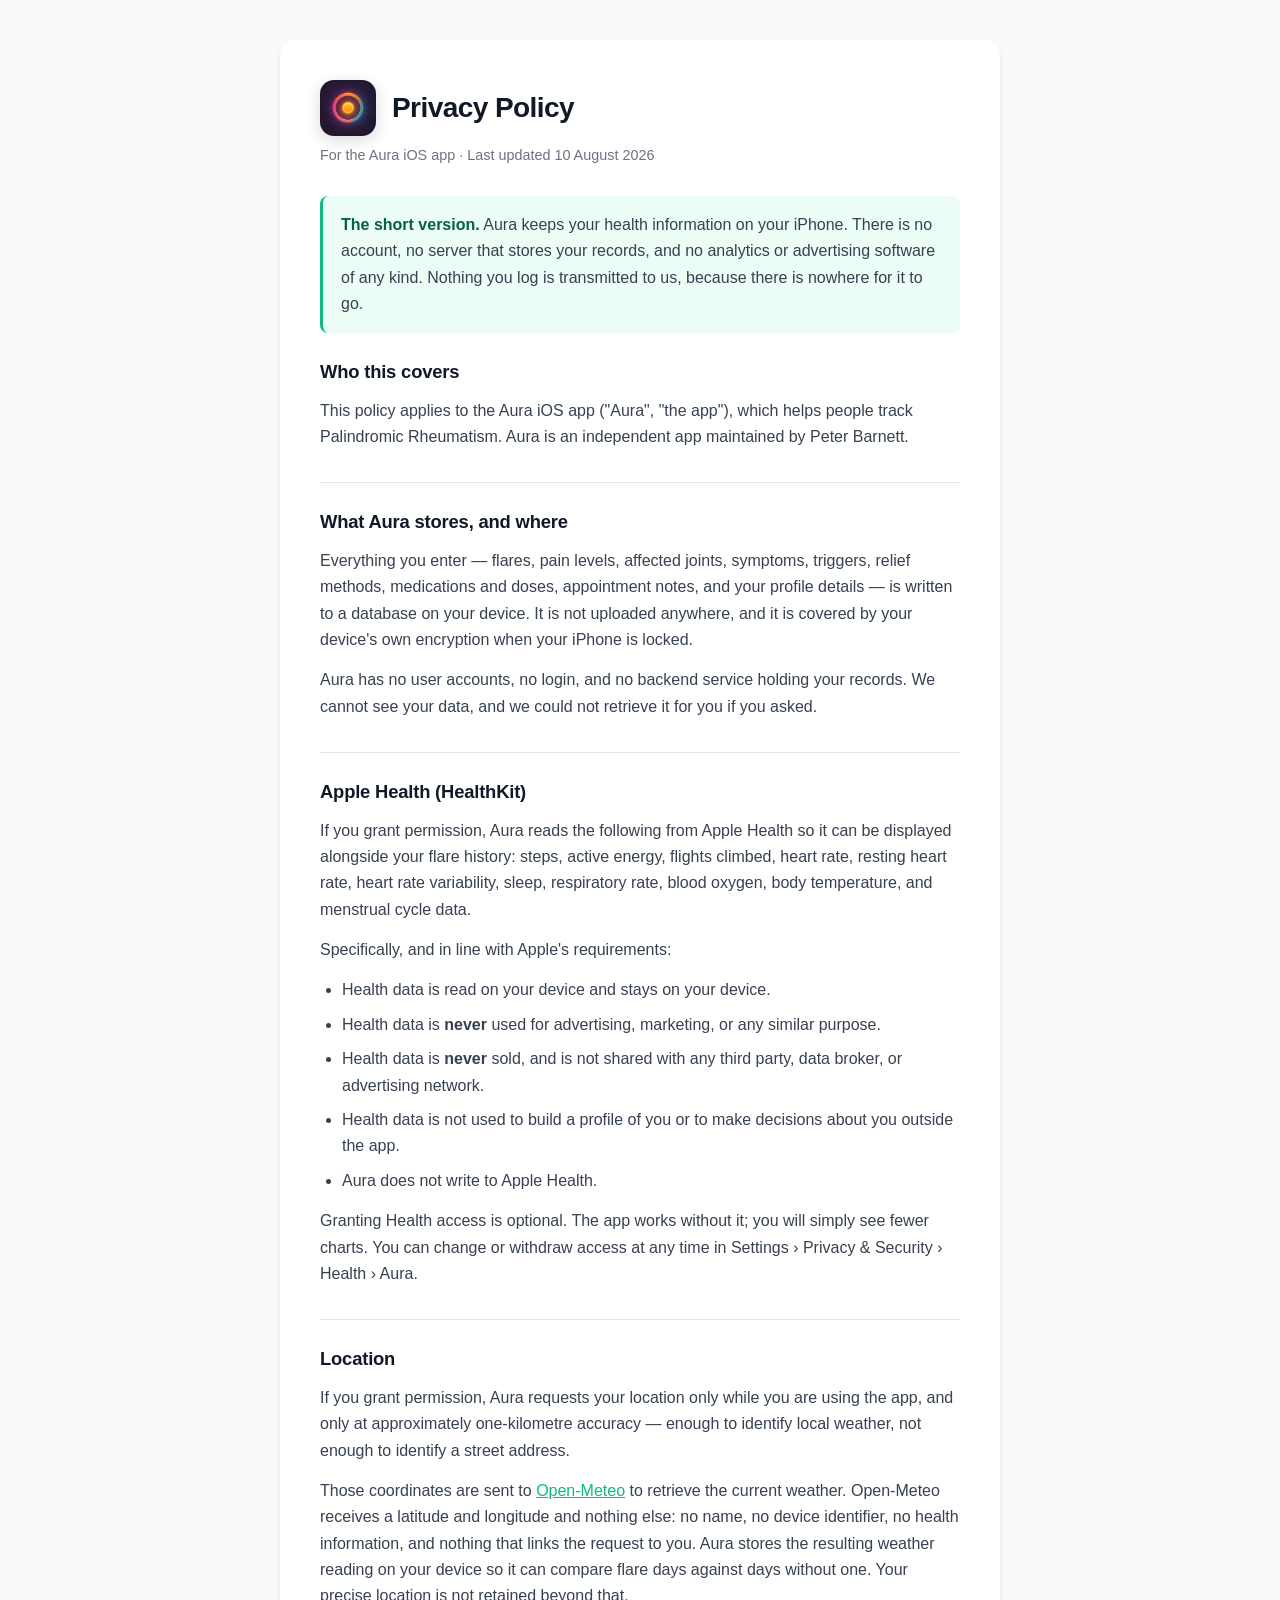
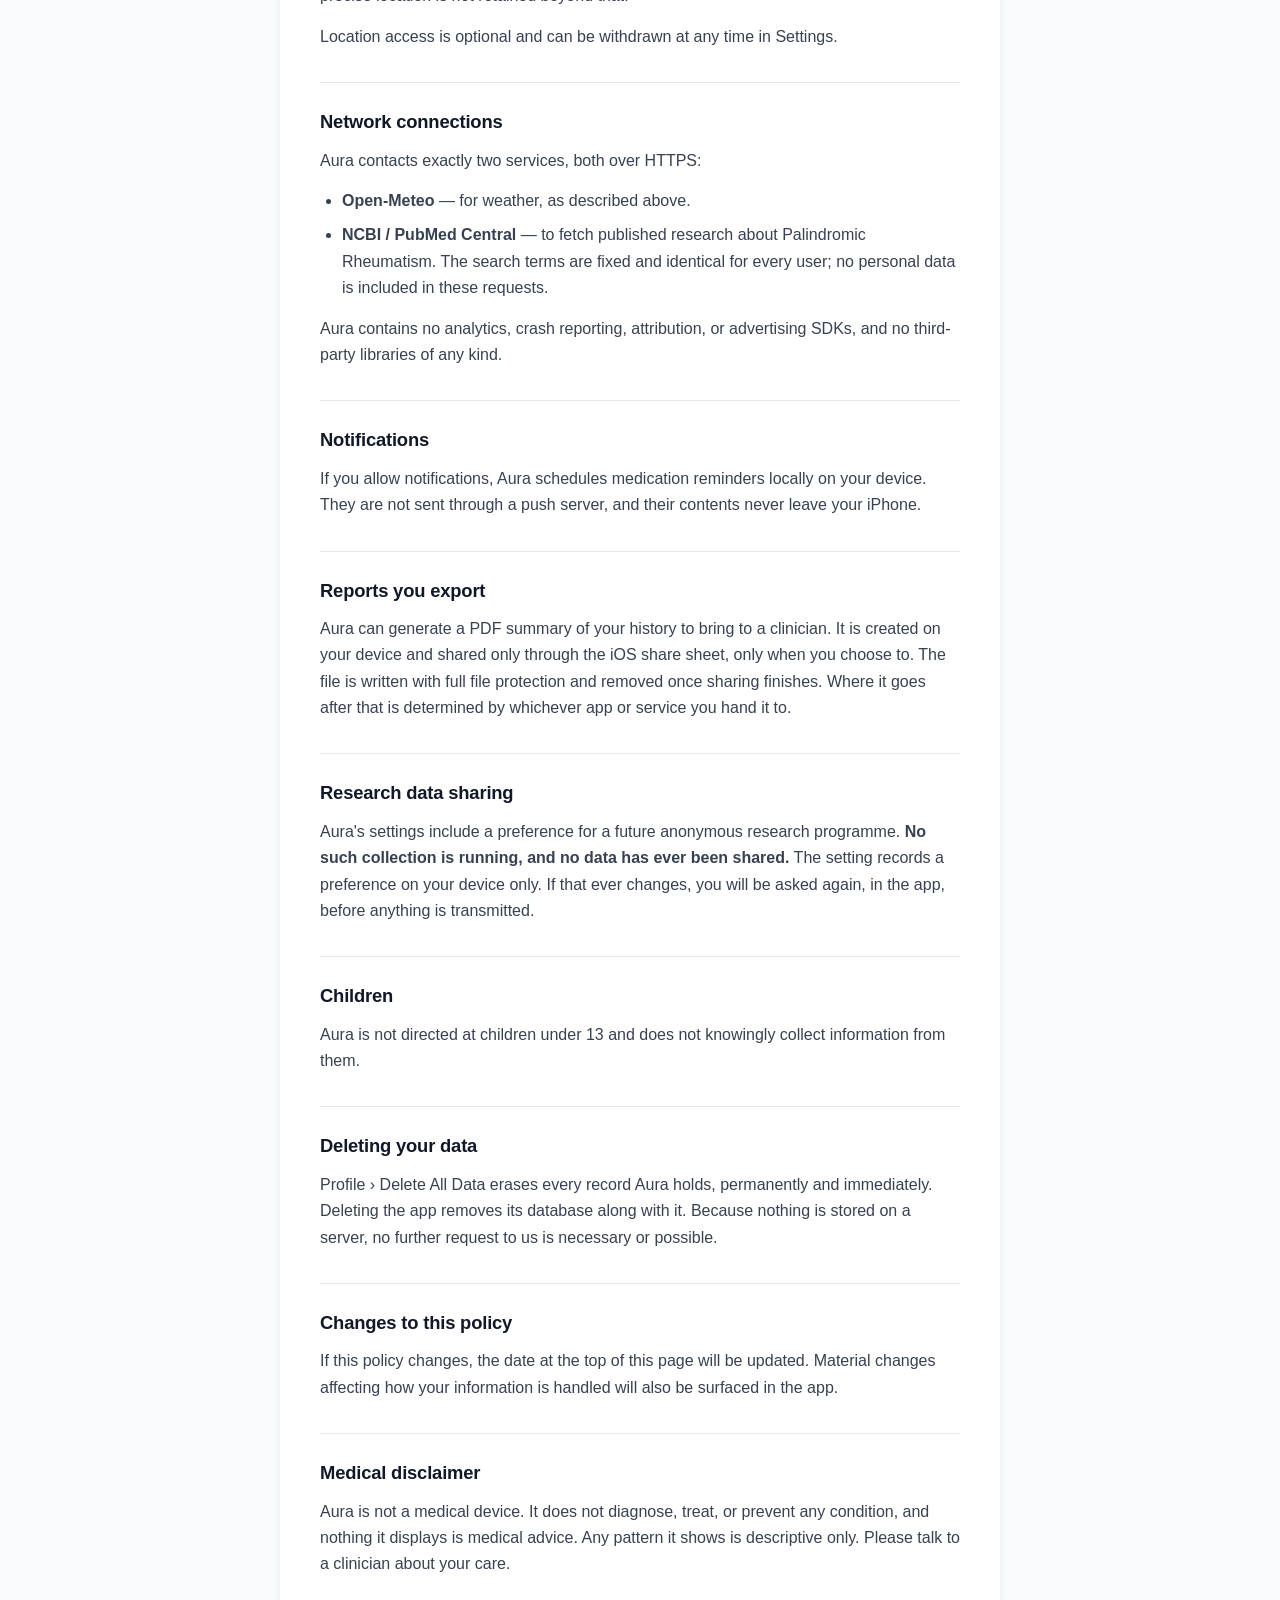
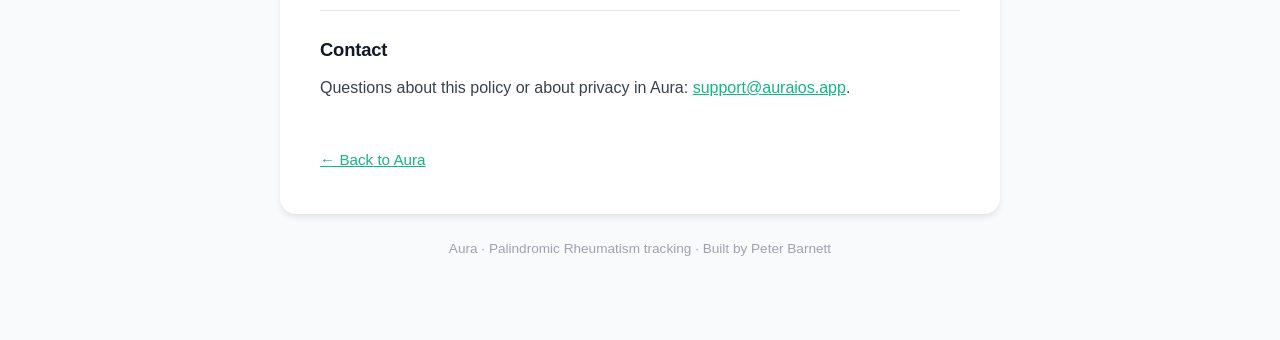
==== privacy.html @ 7333b035 "Add a privacy policy page and link it canonically App Review rejected build 1.0 under 5.1.1: a Healt" ====
<!DOCTYPE html>
<html lang="en">
<head>
    <meta charset="UTF-8">
    <meta name="viewport" content="width=device-width, initial-scale=1.0">
    <meta name="description" content="Privacy Policy for Aura, a Palindromic Rheumatism tracking app for iOS. All health data stays on your device.">
    <meta name="author" content="Peter Barnett">
    <title>Privacy Policy — Aura</title>

    <link rel="icon" type="image/png" href="assets/app-icon.png">

    <meta property="og:type" content="website">
    <meta property="og:url" content="https://peterbarnett03.github.io/aura/privacy.html">
    <meta property="og:title" content="Privacy Policy — Aura">
    <meta property="og:description" content="Aura stores your health data on your device. No account, no backend, no tracking.">

    <style>
        * { margin: 0; padding: 0; box-sizing: border-box; }

        body {
            font-family: -apple-system, BlinkMacSystemFont, 'Segoe UI', Roboto, Oxygen, Ubuntu, Cantarell, sans-serif;
            line-height: 1.65;
            color: #374151;
            background: #f9fafb;
            -webkit-font-smoothing: antialiased;
        }

        .wrap { max-width: 760px; margin: 0 auto; padding: 40px 20px 80px; }

        .card {
            background: #fff;
            border-radius: 16px;
            padding: 40px;
            box-shadow: 0 4px 6px -1px rgba(0, 0, 0, 0.1);
        }

        header { display: flex; align-items: center; gap: 16px; margin-bottom: 8px; }

        .logo {
            width: 56px; height: 56px; border-radius: 14px; overflow: hidden; flex: none;
            box-shadow: 0 4px 16px rgba(0, 0, 0, 0.15);
        }
        .logo img { width: 100%; height: 100%; object-fit: cover; display: block; }

        h1 { font-size: 1.75rem; color: #111827; letter-spacing: -0.02em; }
        .updated { color: #6b7280; font-size: 0.9rem; margin-bottom: 28px; }

        h2 {
            font-size: 1.15rem; color: #111827; margin: 32px 0 10px;
            padding-top: 24px; border-top: 1px solid #e5e7eb; letter-spacing: -0.01em;
        }
        h2:first-of-type { border-top: none; padding-top: 0; margin-top: 24px; }

        p { margin-bottom: 14px; }
        ul { margin: 0 0 14px 22px; }
        li { margin-bottom: 8px; }

        .callout {
            background: #ecfdf5;
            border-left: 3px solid #10B981;
            padding: 16px 18px;
            border-radius: 8px;
            margin: 20px 0;
        }
        .callout strong { color: #065f46; }

        a { color: #10B981; }

        .back { display: inline-block; margin-top: 32px; font-size: 0.95rem; }

        footer { margin-top: 24px; text-align: center; color: #9ca3af; font-size: 0.85rem; }

        @media (max-width: 600px) {
            .card { padding: 28px 22px; }
            h1 { font-size: 1.45rem; }
        }
    </style>
</head>
<body>
    <div class="wrap">
        <div class="card">
            <header>
                <div class="logo"><img src="assets/app-icon.png" alt="Aura app icon"></div>
                <h1>Privacy Policy</h1>
            </header>
            <p class="updated">For the Aura iOS app &middot; Last updated 10 August 2026</p>

            <div class="callout">
                <strong>The short version.</strong> Aura keeps your health information on your
                iPhone. There is no account, no server that stores your records, and no
                analytics or advertising software of any kind. Nothing you log is transmitted
                to us, because there is nowhere for it to go.
            </div>

            <h2>Who this covers</h2>
            <p>
                This policy applies to the Aura iOS app ("Aura", "the app"), which helps people
                track Palindromic Rheumatism. Aura is an independent app maintained by
                Peter Barnett.
            </p>

            <h2>What Aura stores, and where</h2>
            <p>
                Everything you enter — flares, pain levels, affected joints, symptoms, triggers,
                relief methods, medications and doses, appointment notes, and your profile
                details — is written to a database on your device. It is not uploaded anywhere,
                and it is covered by your device's own encryption when your iPhone is locked.
            </p>
            <p>
                Aura has no user accounts, no login, and no backend service holding your records.
                We cannot see your data, and we could not retrieve it for you if you asked.
            </p>

            <h2>Apple Health (HealthKit)</h2>
            <p>
                If you grant permission, Aura reads the following from Apple Health so it can be
                displayed alongside your flare history: steps, active energy, flights climbed,
                heart rate, resting heart rate, heart rate variability, sleep, respiratory rate,
                blood oxygen, body temperature, and menstrual cycle data.
            </p>
            <p>Specifically, and in line with Apple's requirements:</p>
            <ul>
                <li>Health data is read on your device and stays on your device.</li>
                <li>Health data is <strong>never</strong> used for advertising, marketing, or any
                    similar purpose.</li>
                <li>Health data is <strong>never</strong> sold, and is not shared with any third
                    party, data broker, or advertising network.</li>
                <li>Health data is not used to build a profile of you or to make decisions about
                    you outside the app.</li>
                <li>Aura does not write to Apple Health.</li>
            </ul>
            <p>
                Granting Health access is optional. The app works without it; you will simply see
                fewer charts. You can change or withdraw access at any time in
                Settings &rsaquo; Privacy &amp; Security &rsaquo; Health &rsaquo; Aura.
            </p>

            <h2>Location</h2>
            <p>
                If you grant permission, Aura requests your location only while you are using the
                app, and only at approximately one-kilometre accuracy — enough to identify local
                weather, not enough to identify a street address.
            </p>
            <p>
                Those coordinates are sent to <a href="https://open-meteo.com/">Open-Meteo</a> to
                retrieve the current weather. Open-Meteo receives a latitude and longitude and
                nothing else: no name, no device identifier, no health information, and nothing
                that links the request to you. Aura stores the resulting weather reading on your
                device so it can compare flare days against days without one. Your precise
                location is not retained beyond that.
            </p>
            <p>Location access is optional and can be withdrawn at any time in Settings.</p>

            <h2>Network connections</h2>
            <p>Aura contacts exactly two services, both over HTTPS:</p>
            <ul>
                <li><strong>Open-Meteo</strong> — for weather, as described above.</li>
                <li><strong>NCBI / PubMed Central</strong> — to fetch published research about
                    Palindromic Rheumatism. The search terms are fixed and identical for every
                    user; no personal data is included in these requests.</li>
            </ul>
            <p>
                Aura contains no analytics, crash reporting, attribution, or advertising SDKs, and
                no third-party libraries of any kind.
            </p>

            <h2>Notifications</h2>
            <p>
                If you allow notifications, Aura schedules medication reminders locally on your
                device. They are not sent through a push server, and their contents never leave
                your iPhone.
            </p>

            <h2>Reports you export</h2>
            <p>
                Aura can generate a PDF summary of your history to bring to a clinician. It is
                created on your device and shared only through the iOS share sheet, only when you
                choose to. The file is written with full file protection and removed once sharing
                finishes. Where it goes after that is determined by whichever app or service you
                hand it to.
            </p>

            <h2>Research data sharing</h2>
            <p>
                Aura's settings include a preference for a future anonymous research programme.
                <strong>No such collection is running, and no data has ever been shared.</strong>
                The setting records a preference on your device only. If that ever changes, you
                will be asked again, in the app, before anything is transmitted.
            </p>

            <h2>Children</h2>
            <p>
                Aura is not directed at children under 13 and does not knowingly collect
                information from them.
            </p>

            <h2>Deleting your data</h2>
            <p>
                Profile &rsaquo; Delete All Data erases every record Aura holds, permanently and
                immediately. Deleting the app removes its database along with it. Because nothing
                is stored on a server, no further request to us is necessary or possible.
            </p>

            <h2>Changes to this policy</h2>
            <p>
                If this policy changes, the date at the top of this page will be updated. Material
                changes affecting how your information is handled will also be surfaced in the app.
            </p>

            <h2>Medical disclaimer</h2>
            <p>
                Aura is not a medical device. It does not diagnose, treat, or prevent any
                condition, and nothing it displays is medical advice. Any pattern it shows is
                descriptive only. Please talk to a clinician about your care.
            </p>

            <h2>Contact</h2>
            <p>
                Questions about this policy or about privacy in Aura:
                <a href="mailto:support@auraios.app">support@auraios.app</a>.
            </p>

            <a class="back" href="./">&larr; Back to Aura</a>
        </div>
        <footer>Aura &middot; Palindromic Rheumatism tracking &middot; Built by Peter Barnett</footer>
    </div>
</body>
</html>
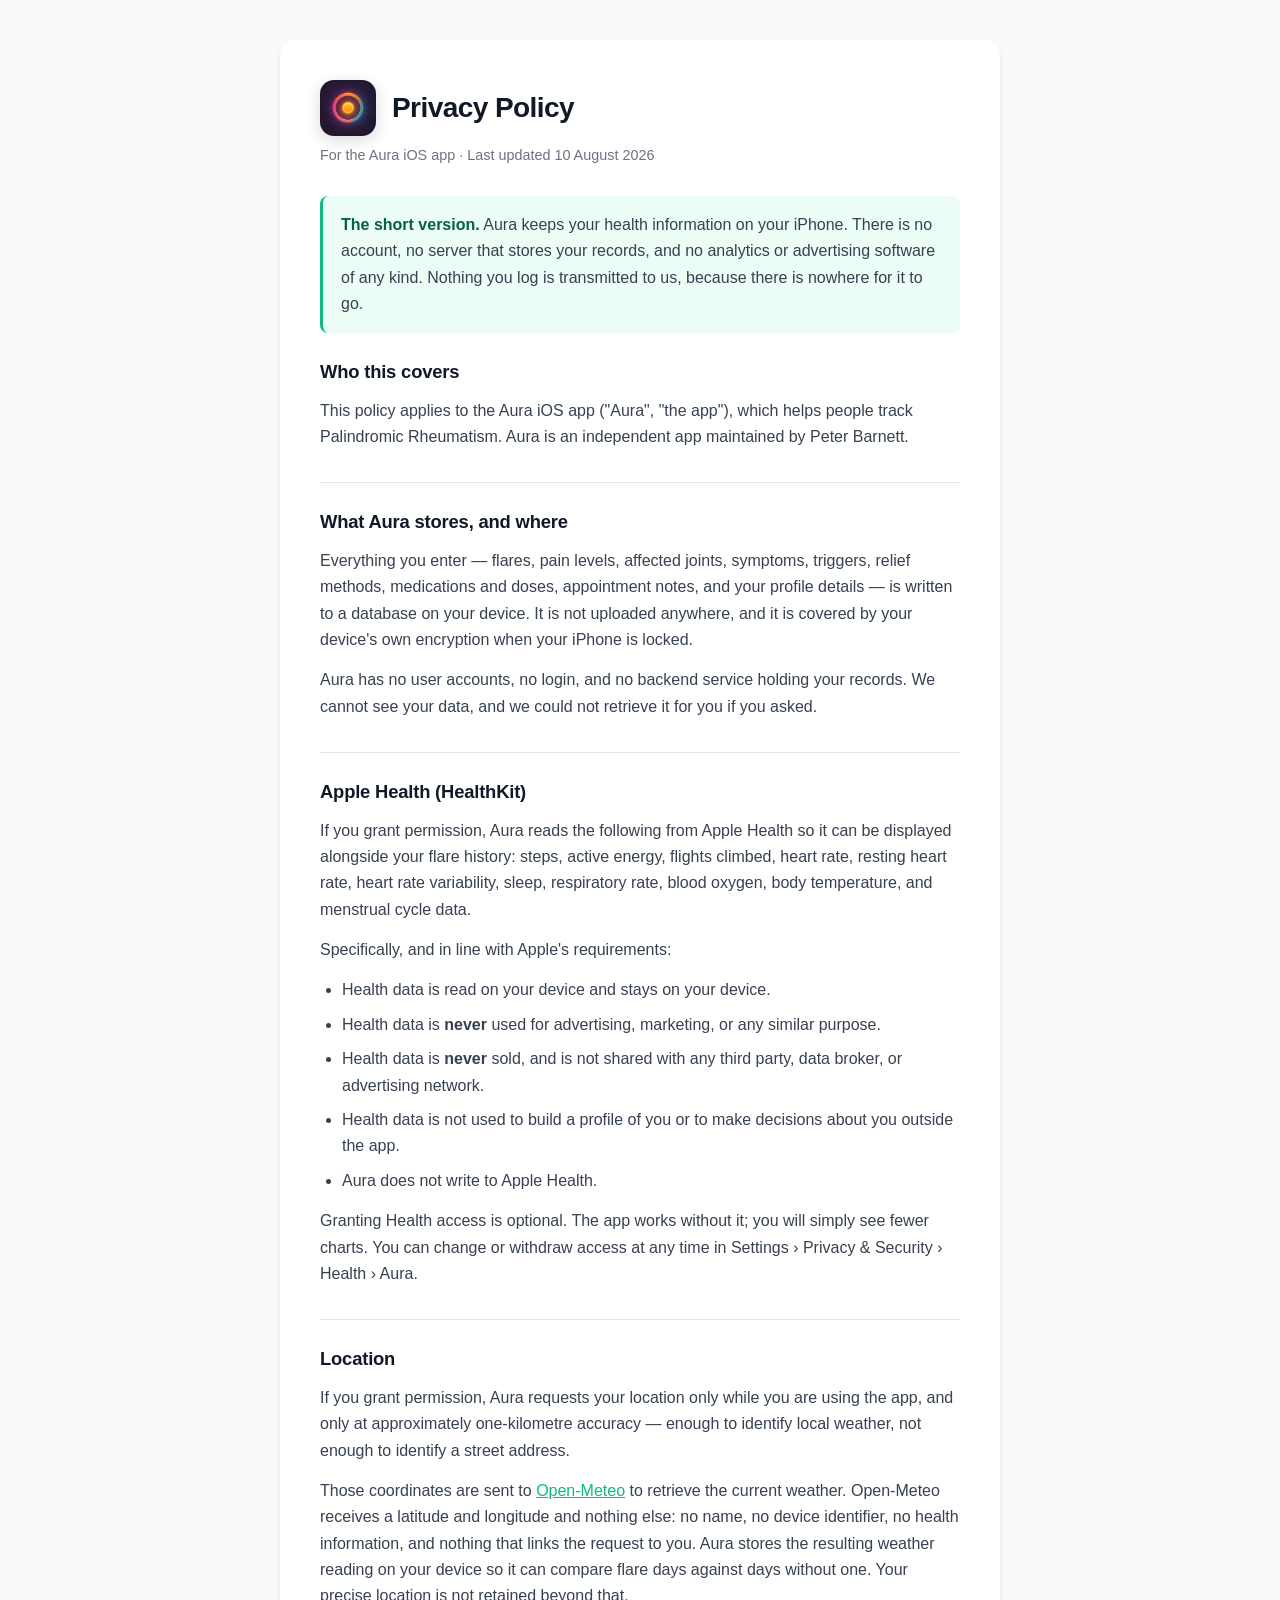
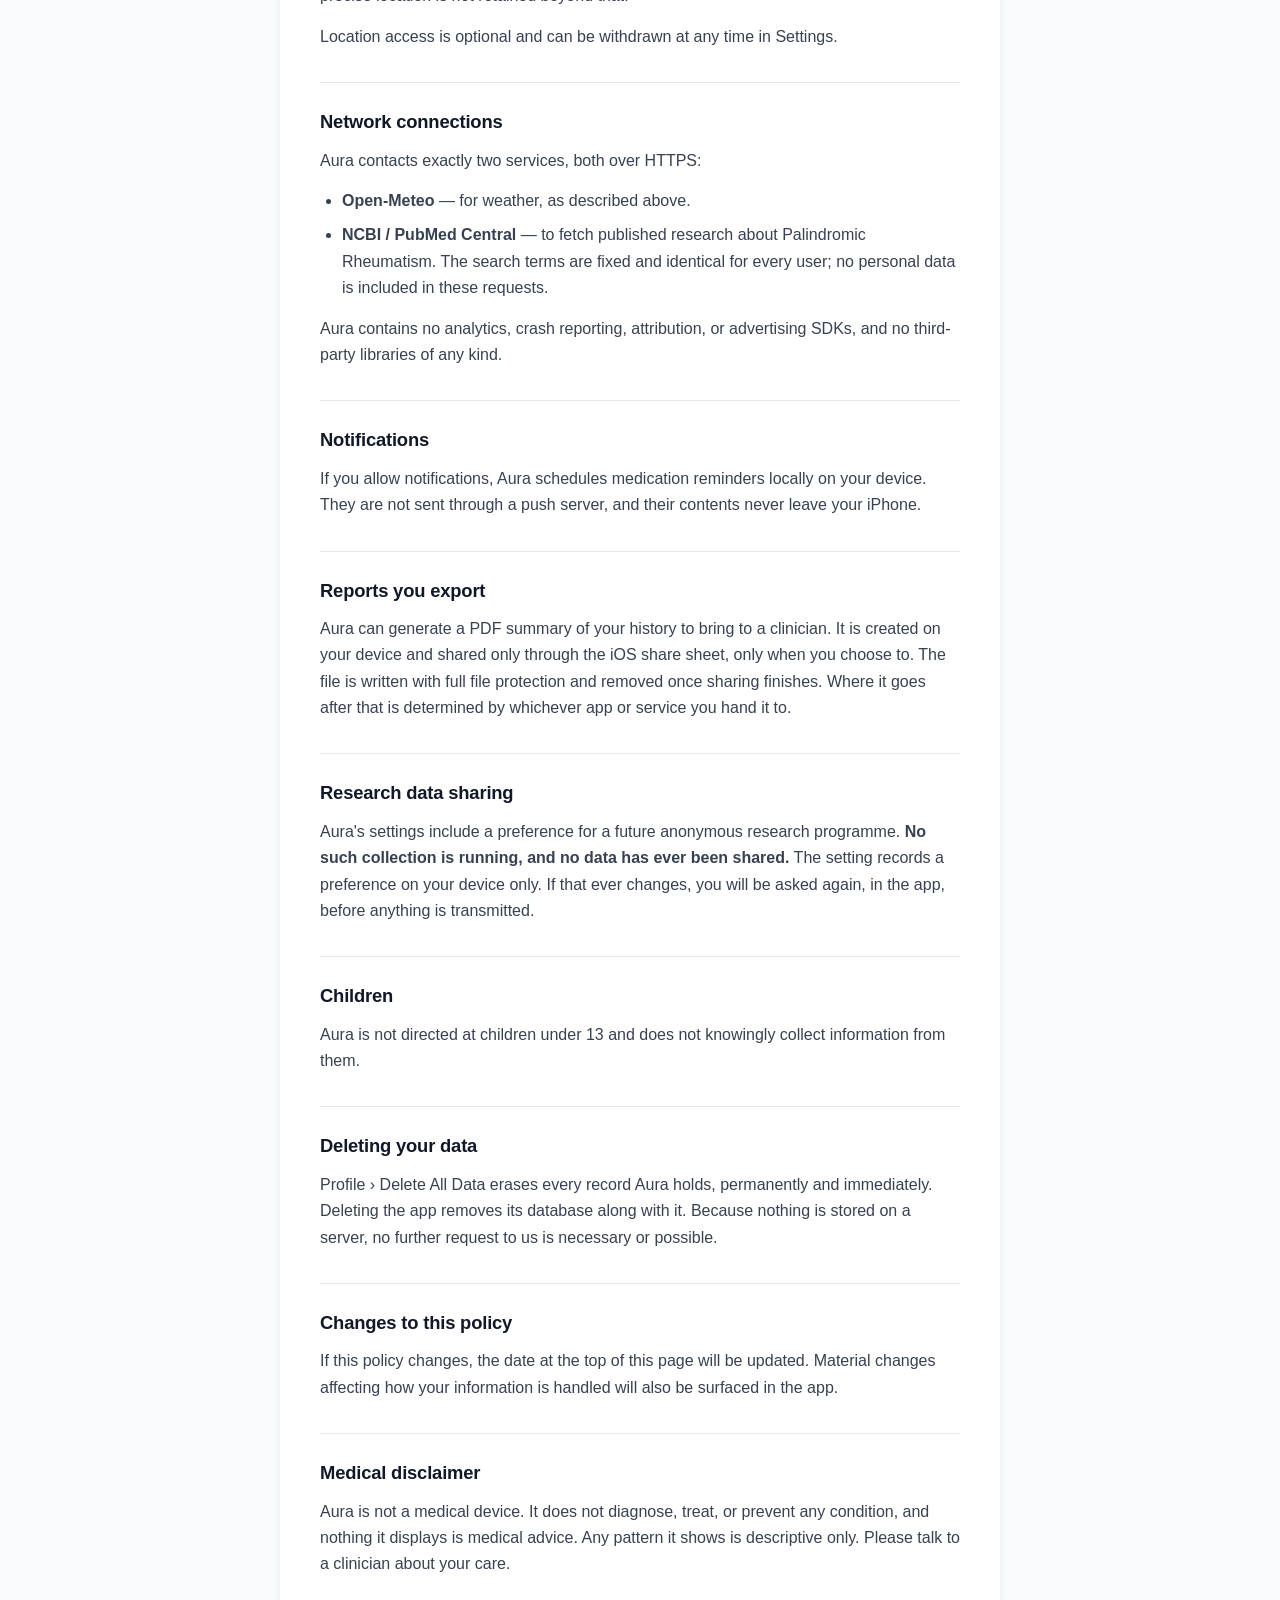
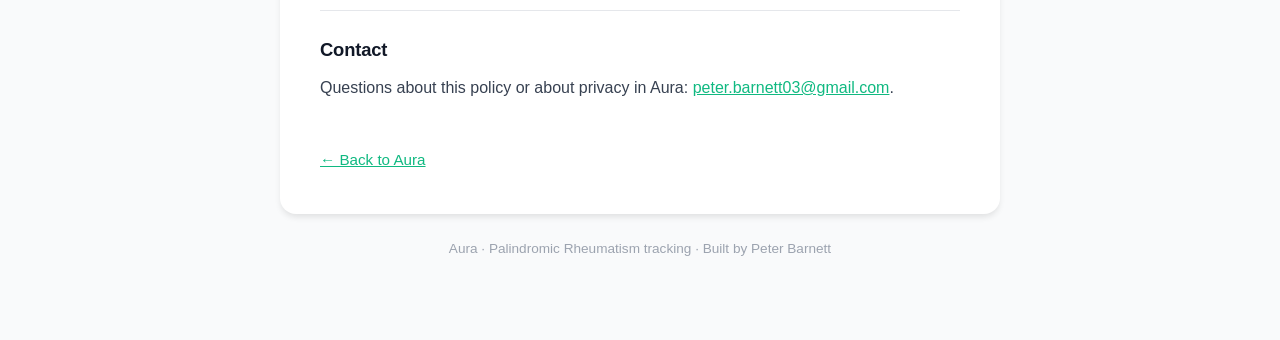
==== commit 5cd151b6: "Use a contact address that receives mail in the privacy policy Co-Authored-By: Claude Opus 5 (1M con" ====
--- a/privacy.html
+++ b/privacy.html
@@ -217,7 +217,7 @@
             <h2>Contact</h2>
             <p>
                 Questions about this policy or about privacy in Aura:
-                <a href="mailto:support@auraios.app">support@auraios.app</a>.
+                <a href="mailto:peter.barnett03@gmail.com">peter.barnett03@gmail.com</a>.
             </p>
 
             <a class="back" href="./">&larr; Back to Aura</a>
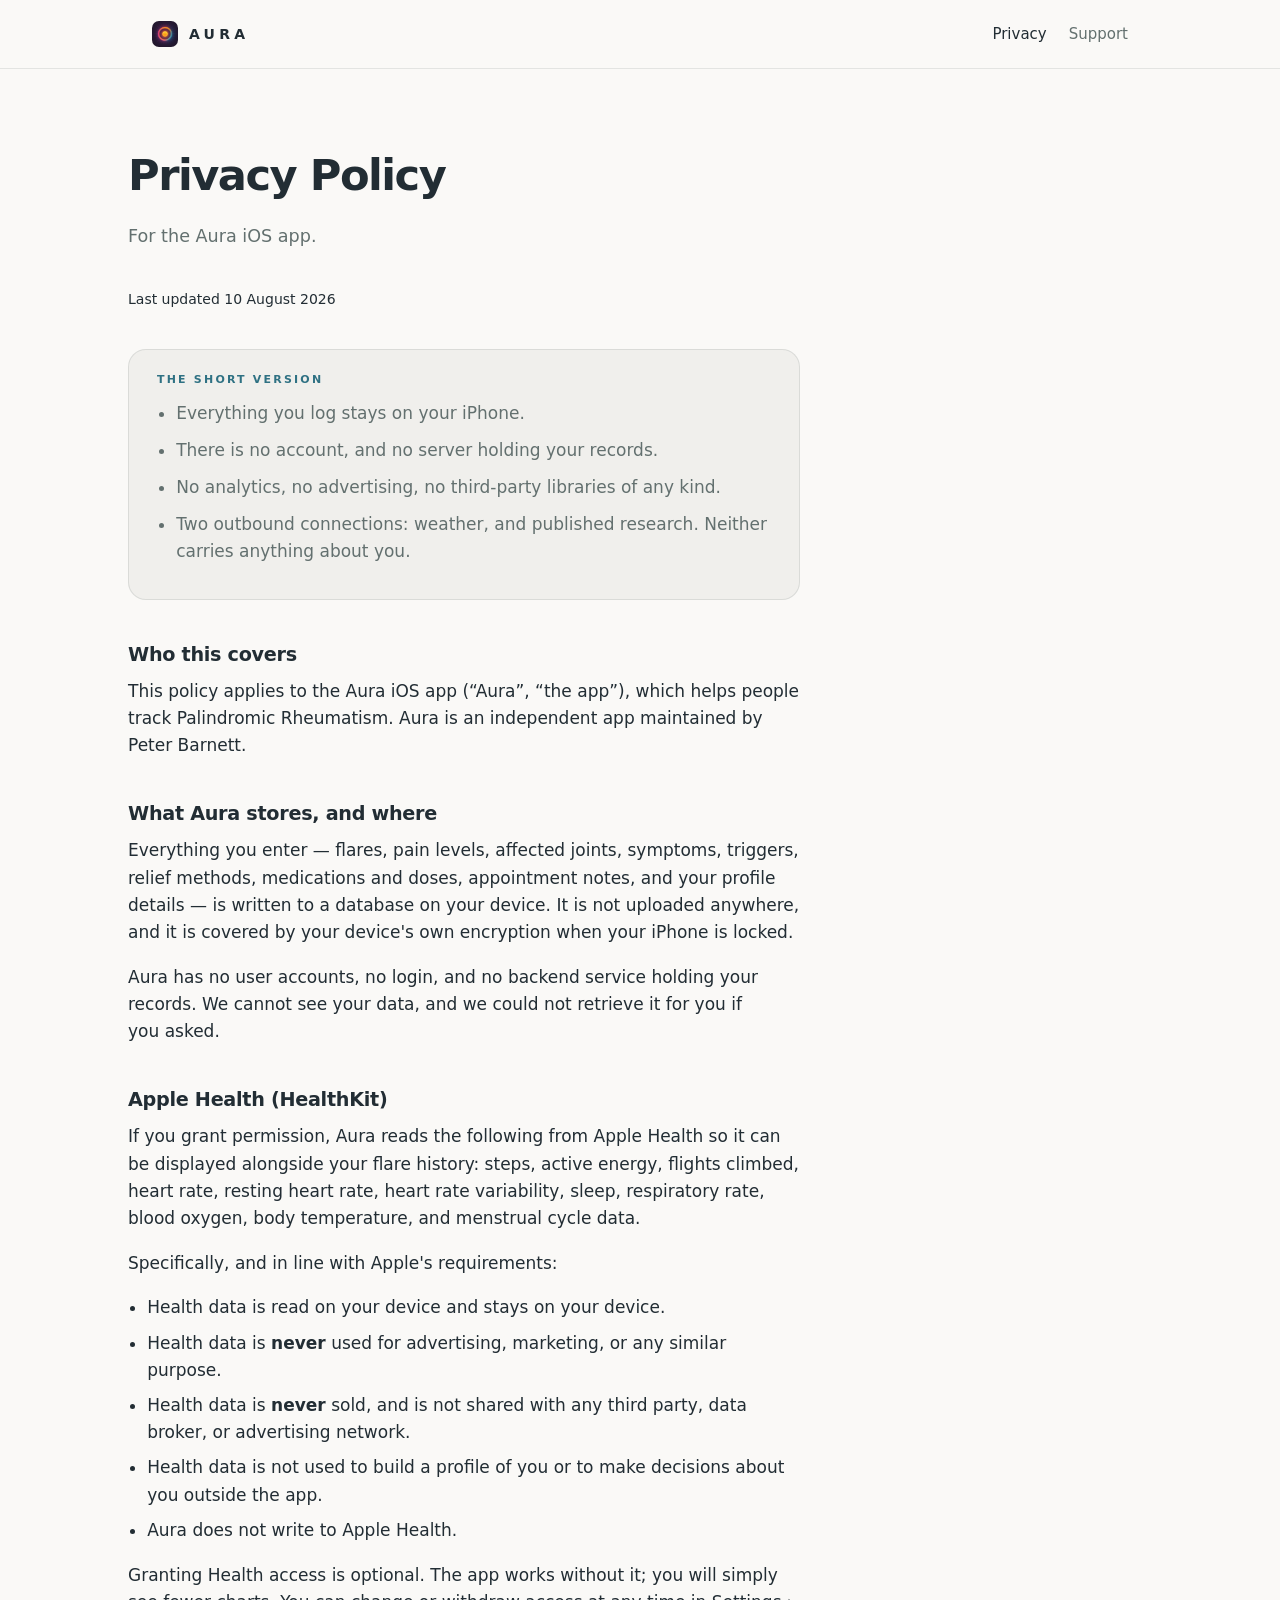
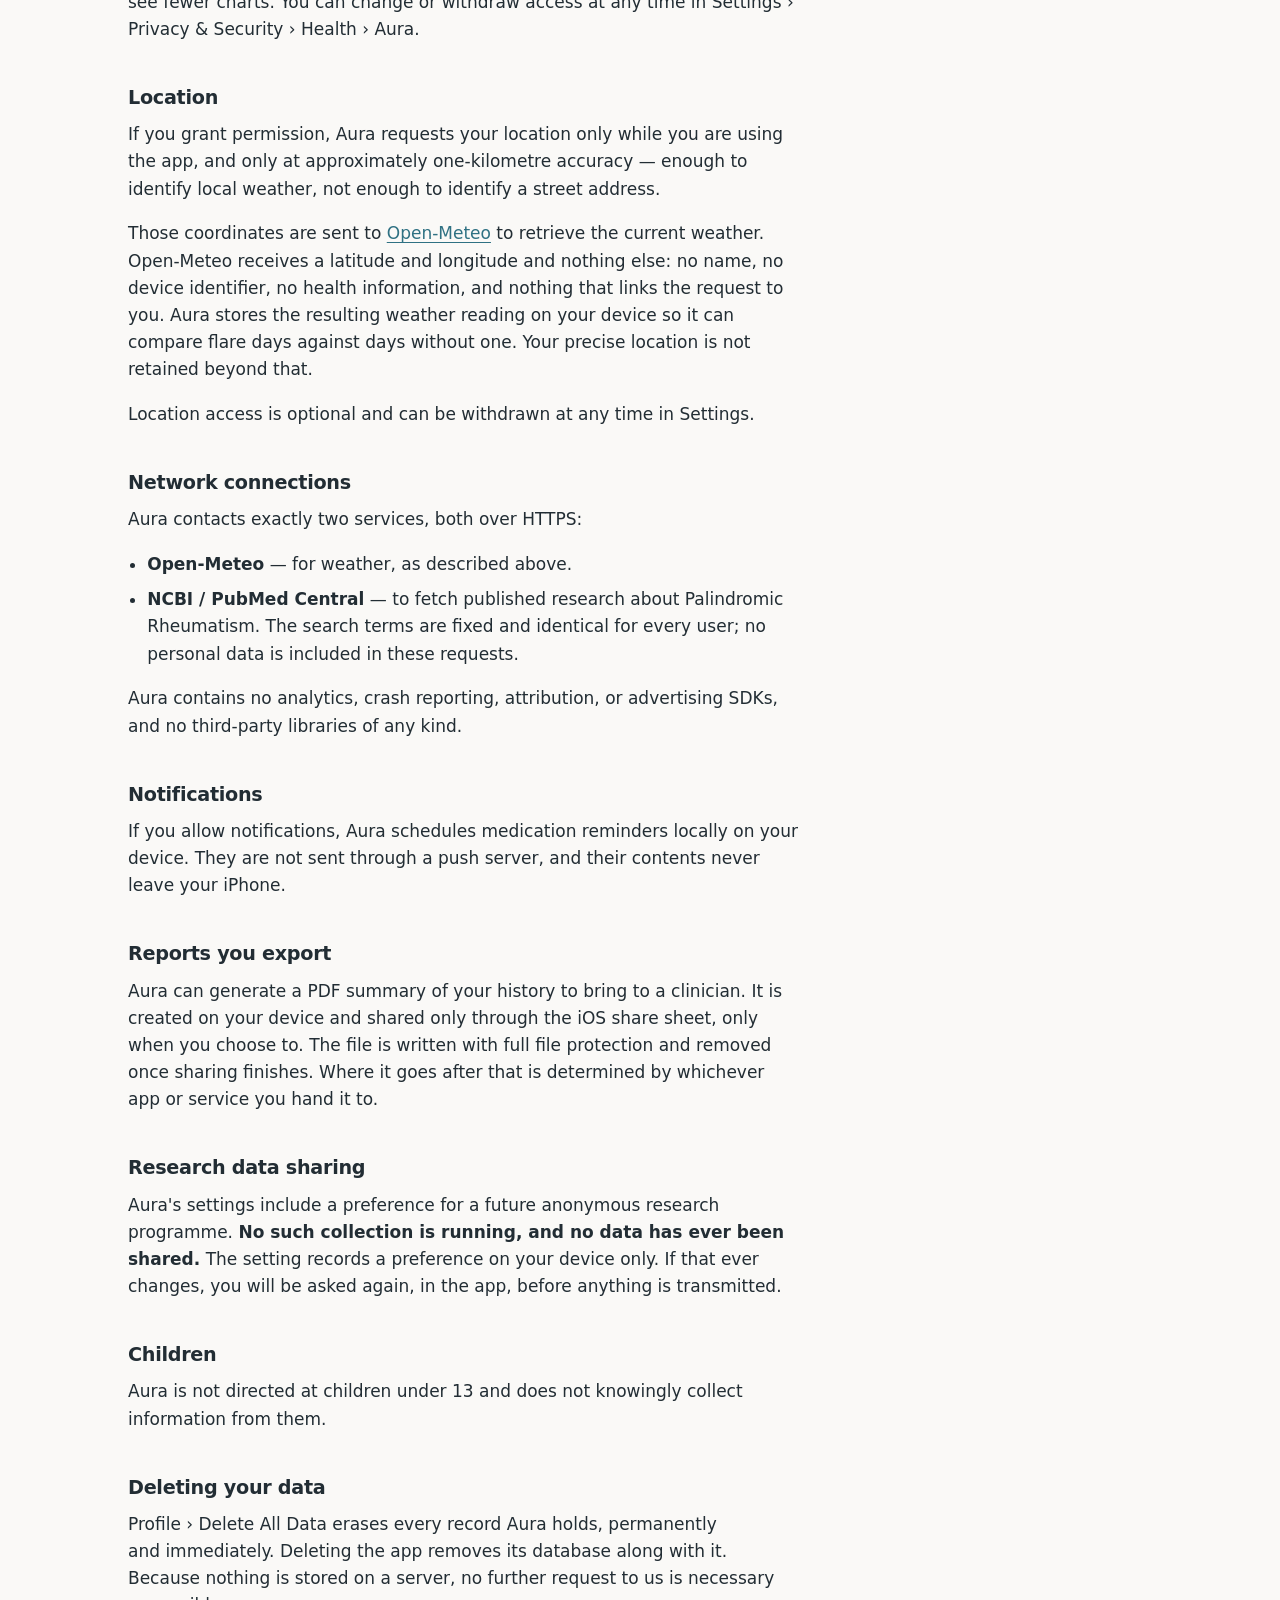
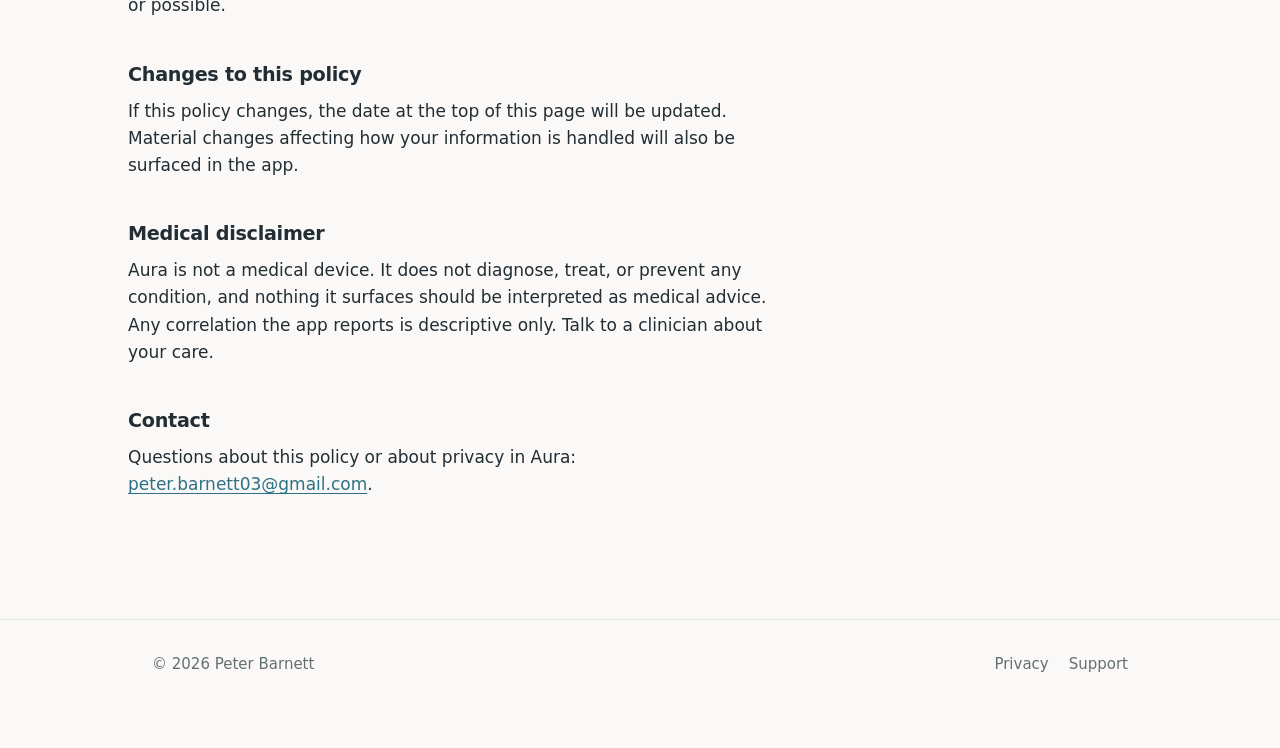
==== commit e501452e: "Rebuild the site on the shred-site structure, in Aura's palette Replaces the single-page layout and " ====
--- a/privacy.html
+++ b/privacy.html
@@ -1,228 +1,182 @@
-<!DOCTYPE html>
+<!doctype html>
 <html lang="en">
 <head>
-    <meta charset="UTF-8">
-    <meta name="viewport" content="width=device-width, initial-scale=1.0">
-    <meta name="description" content="Privacy Policy for Aura, a Palindromic Rheumatism tracking app for iOS. All health data stays on your device.">
-    <meta name="author" content="Peter Barnett">
-    <title>Privacy Policy — Aura</title>
-
-    <link rel="icon" type="image/png" href="assets/app-icon.png">
-
-    <meta property="og:type" content="website">
-    <meta property="og:url" content="https://peterbarnett03.github.io/aura/privacy.html">
-    <meta property="og:title" content="Privacy Policy — Aura">
-    <meta property="og:description" content="Aura stores your health data on your device. No account, no backend, no tracking.">
-
-    <style>
-        * { margin: 0; padding: 0; box-sizing: border-box; }
-
-        body {
-            font-family: -apple-system, BlinkMacSystemFont, 'Segoe UI', Roboto, Oxygen, Ubuntu, Cantarell, sans-serif;
-            line-height: 1.65;
-            color: #374151;
-            background: #f9fafb;
-            -webkit-font-smoothing: antialiased;
-        }
-
-        .wrap { max-width: 760px; margin: 0 auto; padding: 40px 20px 80px; }
-
-        .card {
-            background: #fff;
-            border-radius: 16px;
-            padding: 40px;
-            box-shadow: 0 4px 6px -1px rgba(0, 0, 0, 0.1);
-        }
-
-        header { display: flex; align-items: center; gap: 16px; margin-bottom: 8px; }
-
-        .logo {
-            width: 56px; height: 56px; border-radius: 14px; overflow: hidden; flex: none;
-            box-shadow: 0 4px 16px rgba(0, 0, 0, 0.15);
-        }
-        .logo img { width: 100%; height: 100%; object-fit: cover; display: block; }
-
-        h1 { font-size: 1.75rem; color: #111827; letter-spacing: -0.02em; }
-        .updated { color: #6b7280; font-size: 0.9rem; margin-bottom: 28px; }
-
-        h2 {
-            font-size: 1.15rem; color: #111827; margin: 32px 0 10px;
-            padding-top: 24px; border-top: 1px solid #e5e7eb; letter-spacing: -0.01em;
-        }
-        h2:first-of-type { border-top: none; padding-top: 0; margin-top: 24px; }
-
-        p { margin-bottom: 14px; }
-        ul { margin: 0 0 14px 22px; }
-        li { margin-bottom: 8px; }
-
-        .callout {
-            background: #ecfdf5;
-            border-left: 3px solid #10B981;
-            padding: 16px 18px;
-            border-radius: 8px;
-            margin: 20px 0;
-        }
-        .callout strong { color: #065f46; }
-
-        a { color: #10B981; }
-
-        .back { display: inline-block; margin-top: 32px; font-size: 0.95rem; }
-
-        footer { margin-top: 24px; text-align: center; color: #9ca3af; font-size: 0.85rem; }
-
-        @media (max-width: 600px) {
-            .card { padding: 28px 22px; }
-            h1 { font-size: 1.45rem; }
-        }
-    </style>
+<meta charset="utf-8">
+<meta name="viewport" content="width=device-width,initial-scale=1">
+<title>Privacy Policy — Aura</title>
+<meta name="description" content="Privacy policy for the Aura iPhone app. Health data stays on your device: no account, no backend, no tracking.">
+<meta name="theme-color" content="#121417" media="(prefers-color-scheme: dark)">
+<meta name="theme-color" content="#FAF9F7" media="(prefers-color-scheme: light)">
+<meta property="og:title" content="Privacy Policy — Aura">
+<meta property="og:description" content="Aura stores your health data on your device. No account, no backend, no tracking.">
+<meta property="og:type" content="website">
+<meta property="og:url" content="https://peterbarnett03.github.io/aura/privacy.html">
+<link rel="icon" type="image/png" href="assets/app-icon.png">
+<link rel="stylesheet" href="style.css">
 </head>
 <body>
-    <div class="wrap">
-        <div class="card">
-            <header>
-                <div class="logo"><img src="assets/app-icon.png" alt="Aura app icon"></div>
-                <h1>Privacy Policy</h1>
-            </header>
-            <p class="updated">For the Aura iOS app &middot; Last updated 10 August 2026</p>
 
-            <div class="callout">
-                <strong>The short version.</strong> Aura keeps your health information on your
-                iPhone. There is no account, no server that stores your records, and no
-                analytics or advertising software of any kind. Nothing you log is transmitted
-                to us, because there is nowhere for it to go.
-            </div>
+<header class="site-head">
+  <div class="wrap">
+    <a class="wordmark" href="./"><img src="assets/app-icon.png" alt="" width="26" height="26">AURA</a>
+    <nav>
+      <a href="privacy.html" aria-current="page">Privacy</a>
+      <a href="support.html">Support</a>
+    </nav>
+  </div>
+</header>
 
-            <h2>Who this covers</h2>
-            <p>
-                This policy applies to the Aura iOS app ("Aura", "the app"), which helps people
-                track Palindromic Rheumatism. Aura is an independent app maintained by
-                Peter Barnett.
-            </p>
+<main class="wrap doc">
+  <div class="narrow">
 
-            <h2>What Aura stores, and where</h2>
-            <p>
-                Everything you enter — flares, pain levels, affected joints, symptoms, triggers,
-                relief methods, medications and doses, appointment notes, and your profile
-                details — is written to a database on your device. It is not uploaded anywhere,
-                and it is covered by your device's own encryption when your iPhone is locked.
-            </p>
-            <p>
-                Aura has no user accounts, no login, and no backend service holding your records.
-                We cannot see your data, and we could not retrieve it for you if you asked.
-            </p>
+    <h1>Privacy Policy</h1>
+    <p class="lede">For the Aura iOS app.</p>
+    <p class="updated">Last updated 10 August 2026</p>
 
-            <h2>Apple Health (HealthKit)</h2>
-            <p>
-                If you grant permission, Aura reads the following from Apple Health so it can be
-                displayed alongside your flare history: steps, active energy, flights climbed,
-                heart rate, resting heart rate, heart rate variability, sleep, respiratory rate,
-                blood oxygen, body temperature, and menstrual cycle data.
-            </p>
-            <p>Specifically, and in line with Apple's requirements:</p>
-            <ul>
-                <li>Health data is read on your device and stays on your device.</li>
-                <li>Health data is <strong>never</strong> used for advertising, marketing, or any
-                    similar purpose.</li>
-                <li>Health data is <strong>never</strong> sold, and is not shared with any third
-                    party, data broker, or advertising network.</li>
-                <li>Health data is not used to build a profile of you or to make decisions about
-                    you outside the app.</li>
-                <li>Aura does not write to Apple Health.</li>
-            </ul>
-            <p>
-                Granting Health access is optional. The app works without it; you will simply see
-                fewer charts. You can change or withdraw access at any time in
-                Settings &rsaquo; Privacy &amp; Security &rsaquo; Health &rsaquo; Aura.
-            </p>
+    <div class="summary">
+      <h2>The short version</h2>
+      <ul>
+        <li>Everything you log stays on your iPhone.</li>
+        <li>There is no account, and no server holding your records.</li>
+        <li>No analytics, no advertising, no third-party libraries of any kind.</li>
+        <li>Two outbound connections: weather, and published research. Neither carries anything about you.</li>
+      </ul>
+    </div>
 
-            <h2>Location</h2>
-            <p>
-                If you grant permission, Aura requests your location only while you are using the
-                app, and only at approximately one-kilometre accuracy — enough to identify local
-                weather, not enough to identify a street address.
-            </p>
-            <p>
-                Those coordinates are sent to <a href="https://open-meteo.com/">Open-Meteo</a> to
-                retrieve the current weather. Open-Meteo receives a latitude and longitude and
-                nothing else: no name, no device identifier, no health information, and nothing
-                that links the request to you. Aura stores the resulting weather reading on your
-                device so it can compare flare days against days without one. Your precise
-                location is not retained beyond that.
-            </p>
-            <p>Location access is optional and can be withdrawn at any time in Settings.</p>
+    <h2>Who this covers</h2>
+    <p>
+      This policy applies to the Aura iOS app (&ldquo;Aura&rdquo;, &ldquo;the app&rdquo;), which
+      helps people track Palindromic Rheumatism. Aura is an independent app maintained by
+      Peter Barnett.
+    </p>
 
-            <h2>Network connections</h2>
-            <p>Aura contacts exactly two services, both over HTTPS:</p>
-            <ul>
-                <li><strong>Open-Meteo</strong> — for weather, as described above.</li>
-                <li><strong>NCBI / PubMed Central</strong> — to fetch published research about
-                    Palindromic Rheumatism. The search terms are fixed and identical for every
-                    user; no personal data is included in these requests.</li>
-            </ul>
-            <p>
-                Aura contains no analytics, crash reporting, attribution, or advertising SDKs, and
-                no third-party libraries of any kind.
-            </p>
+    <h2>What Aura stores, and where</h2>
+    <p>
+      Everything you enter — flares, pain levels, affected joints, symptoms, triggers, relief
+      methods, medications and doses, appointment notes, and your profile details — is written to
+      a database on your device. It is not uploaded anywhere, and it is covered by your device's
+      own encryption when your iPhone is locked.
+    </p>
+    <p>
+      Aura has no user accounts, no login, and no backend service holding your records. We cannot
+      see your data, and we could not retrieve it for you if you asked.
+    </p>
 
-            <h2>Notifications</h2>
-            <p>
-                If you allow notifications, Aura schedules medication reminders locally on your
-                device. They are not sent through a push server, and their contents never leave
-                your iPhone.
-            </p>
+    <h2>Apple Health (HealthKit)</h2>
+    <p>
+      If you grant permission, Aura reads the following from Apple Health so it can be displayed
+      alongside your flare history: steps, active energy, flights climbed, heart rate, resting
+      heart rate, heart rate variability, sleep, respiratory rate, blood oxygen, body temperature,
+      and menstrual cycle data.
+    </p>
+    <p>Specifically, and in line with Apple's requirements:</p>
+    <ul>
+      <li>Health data is read on your device and stays on your device.</li>
+      <li>Health data is <strong>never</strong> used for advertising, marketing, or any similar purpose.</li>
+      <li>Health data is <strong>never</strong> sold, and is not shared with any third party, data broker, or advertising network.</li>
+      <li>Health data is not used to build a profile of you or to make decisions about you outside the app.</li>
+      <li>Aura does not write to Apple Health.</li>
+    </ul>
+    <p>
+      Granting Health access is optional. The app works without it; you will simply see fewer
+      charts. You can change or withdraw access at any time in Settings &rsaquo; Privacy &amp;
+      Security &rsaquo; Health &rsaquo; Aura.
+    </p>
 
-            <h2>Reports you export</h2>
-            <p>
-                Aura can generate a PDF summary of your history to bring to a clinician. It is
-                created on your device and shared only through the iOS share sheet, only when you
-                choose to. The file is written with full file protection and removed once sharing
-                finishes. Where it goes after that is determined by whichever app or service you
-                hand it to.
-            </p>
+    <h2>Location</h2>
+    <p>
+      If you grant permission, Aura requests your location only while you are using the app, and
+      only at approximately one-kilometre accuracy — enough to identify local weather, not enough
+      to identify a street address.
+    </p>
+    <p>
+      Those coordinates are sent to <a href="https://open-meteo.com/">Open-Meteo</a> to retrieve
+      the current weather. Open-Meteo receives a latitude and longitude and nothing else: no name,
+      no device identifier, no health information, and nothing that links the request to you. Aura
+      stores the resulting weather reading on your device so it can compare flare days against
+      days without one. Your precise location is not retained beyond that.
+    </p>
+    <p>Location access is optional and can be withdrawn at any time in Settings.</p>
 
-            <h2>Research data sharing</h2>
-            <p>
-                Aura's settings include a preference for a future anonymous research programme.
-                <strong>No such collection is running, and no data has ever been shared.</strong>
-                The setting records a preference on your device only. If that ever changes, you
-                will be asked again, in the app, before anything is transmitted.
-            </p>
+    <h2>Network connections</h2>
+    <p>Aura contacts exactly two services, both over HTTPS:</p>
+    <ul>
+      <li><strong>Open-Meteo</strong> — for weather, as described above.</li>
+      <li><strong>NCBI / PubMed Central</strong> — to fetch published research about Palindromic
+          Rheumatism. The search terms are fixed and identical for every user; no personal data is
+          included in these requests.</li>
+    </ul>
+    <p>
+      Aura contains no analytics, crash reporting, attribution, or advertising SDKs, and no
+      third-party libraries of any kind.
+    </p>
 
-            <h2>Children</h2>
-            <p>
-                Aura is not directed at children under 13 and does not knowingly collect
-                information from them.
-            </p>
+    <h2>Notifications</h2>
+    <p>
+      If you allow notifications, Aura schedules medication reminders locally on your device. They
+      are not sent through a push server, and their contents never leave your iPhone.
+    </p>
 
-            <h2>Deleting your data</h2>
-            <p>
-                Profile &rsaquo; Delete All Data erases every record Aura holds, permanently and
-                immediately. Deleting the app removes its database along with it. Because nothing
-                is stored on a server, no further request to us is necessary or possible.
-            </p>
+    <h2>Reports you export</h2>
+    <p>
+      Aura can generate a PDF summary of your history to bring to a clinician. It is created on
+      your device and shared only through the iOS share sheet, only when you choose to. The file
+      is written with full file protection and removed once sharing finishes. Where it goes after
+      that is determined by whichever app or service you hand it to.
+    </p>
 
-            <h2>Changes to this policy</h2>
-            <p>
-                If this policy changes, the date at the top of this page will be updated. Material
-                changes affecting how your information is handled will also be surfaced in the app.
-            </p>
+    <h2>Research data sharing</h2>
+    <p>
+      Aura's settings include a preference for a future anonymous research programme.
+      <strong>No such collection is running, and no data has ever been shared.</strong> The setting
+      records a preference on your device only. If that ever changes, you will be asked again, in
+      the app, before anything is transmitted.
+    </p>
 
-            <h2>Medical disclaimer</h2>
-            <p>
-                Aura is not a medical device. It does not diagnose, treat, or prevent any
-                condition, and nothing it displays is medical advice. Any pattern it shows is
-                descriptive only. Please talk to a clinician about your care.
-            </p>
+    <h2>Children</h2>
+    <p>
+      Aura is not directed at children under 13 and does not knowingly collect information from
+      them.
+    </p>
 
-            <h2>Contact</h2>
-            <p>
-                Questions about this policy or about privacy in Aura:
-                <a href="mailto:peter.barnett03@gmail.com">peter.barnett03@gmail.com</a>.
-            </p>
+    <h2>Deleting your data</h2>
+    <p>
+      Profile &rsaquo; Delete All Data erases every record Aura holds, permanently and
+      immediately. Deleting the app removes its database along with it. Because nothing is stored
+      on a server, no further request to us is necessary or possible.
+    </p>
 
-            <a class="back" href="./">&larr; Back to Aura</a>
-        </div>
-        <footer>Aura &middot; Palindromic Rheumatism tracking &middot; Built by Peter Barnett</footer>
-    </div>
+    <h2>Changes to this policy</h2>
+    <p>
+      If this policy changes, the date at the top of this page will be updated. Material changes
+      affecting how your information is handled will also be surfaced in the app.
+    </p>
+
+    <h2>Medical disclaimer</h2>
+    <p>
+      Aura is not a medical device. It does not diagnose, treat, or prevent any condition, and
+      nothing it surfaces should be interpreted as medical advice. Any correlation the app reports
+      is descriptive only. Talk to a clinician about your care.
+    </p>
+
+    <h2>Contact</h2>
+    <p>
+      Questions about this policy or about privacy in Aura:
+      <a href="mailto:peter.barnett03@gmail.com">peter.barnett03@gmail.com</a>.
+    </p>
+
+  </div>
+</main>
+
+<footer class="site-foot">
+  <div class="wrap">
+    <span>&copy; 2026 Peter Barnett</span>
+    <nav>
+      <a href="privacy.html">Privacy</a>
+      <a href="support.html">Support</a>
+    </nav>
+  </div>
+</footer>
+
 </body>
 </html>
--- a/style.css
+++ b/style.css
@@ -0,0 +1,260 @@
+/* Aura — companion site
+ *
+ * Three colours and one accent. The accent is the app's own teal, taken from Core/Design/
+ * AuraTheme.swift, so someone arriving from the App Store listing recognises the thing they are
+ * about to install. It is darkened a little from the in-app value: #4A90A4 clears 3:1 against this
+ * page ground but not 4.5:1, and link text has to clear 4.5:1.
+ *
+ * The neutral is warmed very slightly, matching the app's off-white rather than a pure grey —
+ * beside teal a pure grey reads cold, and this is an app for people having a rough time.
+ *
+ * Set in system-ui on purpose. On an iPhone that resolves to SF, which is the face the app itself
+ * is set in — a webfont would make the page look less like the product, not more, and would cost
+ * a round trip on a page whose job is partly to be readable on a bad connection.
+ *
+ * The screenshots are light in both themes. Aura is a light product, they sit comfortably on
+ * either ground, and carrying a dark set would double the assets to serve a case nobody asked for.
+ */
+
+:root {
+  color-scheme: light dark;
+
+  --bg: #FAF9F7;
+  --surface: #F0EFEC;
+  --fg: #222D34;
+  --fg-2: #63706F;
+  --accent: #2F7183;
+  --line: rgba(20, 40, 45, 0.10);
+  --shot-shadow: rgba(26, 44, 50, 0.20);
+}
+
+@media (prefers-color-scheme: dark) {
+  :root {
+    --bg: #121417;
+    --surface: #1C1F23;
+    --fg: #ECEFF1;
+    --fg-2: #A3AFB4;
+    --accent: #6FB6C8;
+    --line: rgba(255, 255, 255, 0.10);
+    --shot-shadow: rgba(0, 0, 0, 0.55);
+  }
+}
+
+* { box-sizing: border-box; }
+
+html { scroll-behavior: smooth; }
+@media (prefers-reduced-motion: reduce) {
+  html { scroll-behavior: auto; }
+  * { animation: none !important; transition: none !important; }
+}
+
+body {
+  margin: 0;
+  background: var(--bg);
+  color: var(--fg);
+  font-family: system-ui, -apple-system, BlinkMacSystemFont, "Segoe UI", Roboto, Helvetica, Arial, sans-serif;
+  font-size: 17px;
+  line-height: 1.6;
+  -webkit-font-smoothing: antialiased;
+  text-rendering: optimizeLegibility;
+}
+
+.wrap { width: 100%; max-width: 64rem; margin: 0 auto; padding: 0 24px; }
+.narrow { max-width: 42rem; }
+
+a { color: var(--accent); text-underline-offset: 3px; }
+a:focus-visible {
+  outline: 2px solid var(--accent);
+  outline-offset: 3px;
+  border-radius: 3px;
+}
+
+/* ---- Header ---------------------------------------------------------- */
+
+.site-head { border-bottom: 1px solid var(--line); }
+.site-head .wrap { display: flex; align-items: center; height: 68px; gap: 24px; }
+
+.wordmark {
+  display: flex;
+  align-items: center;
+  gap: 11px;
+  font-size: 14px;
+  font-weight: 800;
+  letter-spacing: 0.3em;
+  color: var(--fg);
+  text-decoration: none;
+}
+.wordmark img { width: 26px; height: 26px; border-radius: 7px; display: block; }
+
+.site-head nav { margin-left: auto; display: flex; gap: 22px; }
+.site-head nav a {
+  font-size: 15px;
+  font-weight: 500;
+  color: var(--fg-2);
+  text-decoration: none;
+}
+.site-head nav a:hover,
+.site-head nav a[aria-current="page"] { color: var(--fg); }
+
+/* ---- Hero ------------------------------------------------------------ */
+
+.hero { padding: 92px 0 24px; }
+.hero-grid { display: grid; gap: 56px; align-items: center; }
+@media (min-width: 860px) {
+  .hero-grid { grid-template-columns: 1fr 330px; gap: 72px; }
+}
+
+.hero h1 {
+  font-size: clamp(2.4rem, 6.1vw, 3.7rem);
+  font-weight: 800;
+  letter-spacing: -0.04em;
+  line-height: 1.06;
+  margin: 0 0 22px;
+  text-wrap: balance;
+}
+.hero .lede {
+  font-size: clamp(1.08rem, 2.2vw, 1.26rem);
+  line-height: 1.5;
+  color: var(--fg-2);
+  margin: 0 0 34px;
+  max-width: 32rem;
+  text-wrap: pretty;
+}
+
+.eyebrow {
+  font-size: 11px;
+  font-weight: 700;
+  letter-spacing: 0.26em;
+  color: var(--accent);
+  margin: 0 0 20px;
+}
+
+.status {
+  display: inline-flex;
+  align-items: center;
+  gap: 10px;
+  font-size: 15px;
+  font-weight: 500;
+  color: var(--fg-2);
+  border: 1px solid var(--line);
+  border-radius: 999px;
+  padding: 11px 20px;
+}
+.status .dot { width: 7px; height: 7px; border-radius: 50%; background: var(--accent); }
+
+/* ---- Screenshots ----------------------------------------------------- */
+
+/* A rounded frame and a shadow, and nothing else. A drawn phone bezel would be chrome around
+   chrome — the capture already contains the status bar and the app's own corners. */
+.shot {
+  display: block;
+  width: 100%;
+  height: auto;
+  border-radius: 26px;
+  border: 1px solid var(--line);
+  box-shadow: 0 24px 60px -24px var(--shot-shadow);
+}
+
+.gallery { padding: 88px 0 32px; }
+.gallery-grid {
+  display: grid;
+  gap: 44px 32px;
+  grid-template-columns: 1fr;
+  margin-top: 44px;
+}
+@media (min-width: 720px) { .gallery-grid { grid-template-columns: repeat(3, 1fr); } }
+.gallery figure { margin: 0; }
+.gallery figcaption {
+  margin-top: 18px;
+  font-size: 15px;
+  color: var(--fg-2);
+  line-height: 1.5;
+}
+.gallery figcaption b {
+  display: block;
+  color: var(--fg);
+  font-weight: 650;
+  margin-bottom: 2px;
+}
+
+/* ---- Prose ----------------------------------------------------------- */
+
+section { padding: 40px 0; }
+
+h2 {
+  font-size: clamp(1.6rem, 3.4vw, 2.05rem);
+  font-weight: 750;
+  letter-spacing: -0.03em;
+  line-height: 1.15;
+  margin: 0 0 18px;
+  text-wrap: balance;
+}
+h3 { font-size: 1.02rem; font-weight: 650; margin: 0 0 4px; letter-spacing: -0.012em; }
+p { margin: 0 0 1.1rem; text-wrap: pretty; }
+p:last-child { margin-bottom: 0; }
+.muted { color: var(--fg-2); }
+
+.points { list-style: none; margin: 40px 0 0; padding: 0; display: grid; gap: 30px; }
+@media (min-width: 720px) { .points { grid-template-columns: repeat(3, 1fr); gap: 40px; } }
+.points p { font-size: 15.5px; color: var(--fg-2); margin: 0; }
+
+/* A quiet, factual note rather than a banner. Used for the medical disclaimer, which has to be
+   present and easy to find but should not be the loudest thing on the page. */
+.note {
+  border-left: 3px solid var(--accent);
+  background: var(--surface);
+  border-radius: 0 12px 12px 0;
+  padding: 18px 22px;
+  margin: 8px 0 0;
+  font-size: 15.5px;
+  color: var(--fg-2);
+}
+
+/* ---- Document pages -------------------------------------------------- */
+
+.doc { padding: 72px 0 24px; }
+.doc h1 {
+  font-size: clamp(2.1rem, 5vw, 2.7rem);
+  font-weight: 800;
+  letter-spacing: -0.035em;
+  margin: 0 0 12px;
+}
+.doc .lede { color: var(--fg-2); font-size: 1.1rem; margin: 0 0 38px; }
+.doc h2 { font-size: 1.2rem; font-weight: 700; margin: 44px 0 12px; letter-spacing: -0.015em; }
+.doc p { color: var(--fg); }
+.doc ul { margin: 0 0 1.1rem; padding-left: 1.2rem; }
+.doc li { margin: 0.5rem 0; }
+
+.summary {
+  background: var(--surface);
+  border: 1px solid var(--line);
+  border-radius: 18px;
+  padding: 24px 28px;
+  margin: 0 0 40px;
+}
+.summary h2 {
+  margin: 0 0 14px;
+  font-size: 11px;
+  font-weight: 700;
+  letter-spacing: 0.2em;
+  text-transform: uppercase;
+  color: var(--accent);
+}
+.summary ul { margin: 0; padding-left: 1.2rem; }
+.summary li { margin: 0.6rem 0; color: var(--fg-2); }
+
+.updated { font-size: 14px; color: var(--fg-2); margin: 0 0 38px; }
+
+/* ---- Footer ---------------------------------------------------------- */
+
+.site-foot {
+  margin-top: 96px;
+  border-top: 1px solid var(--line);
+  padding: 32px 0 72px;
+  font-size: 15px;
+  color: var(--fg-2);
+}
+.site-foot .wrap { display: flex; flex-wrap: wrap; gap: 18px; align-items: center; }
+.site-foot nav { margin-left: auto; display: flex; gap: 20px; }
+.site-foot a { color: var(--fg-2); text-decoration: none; }
+.site-foot a:hover { color: var(--fg); }
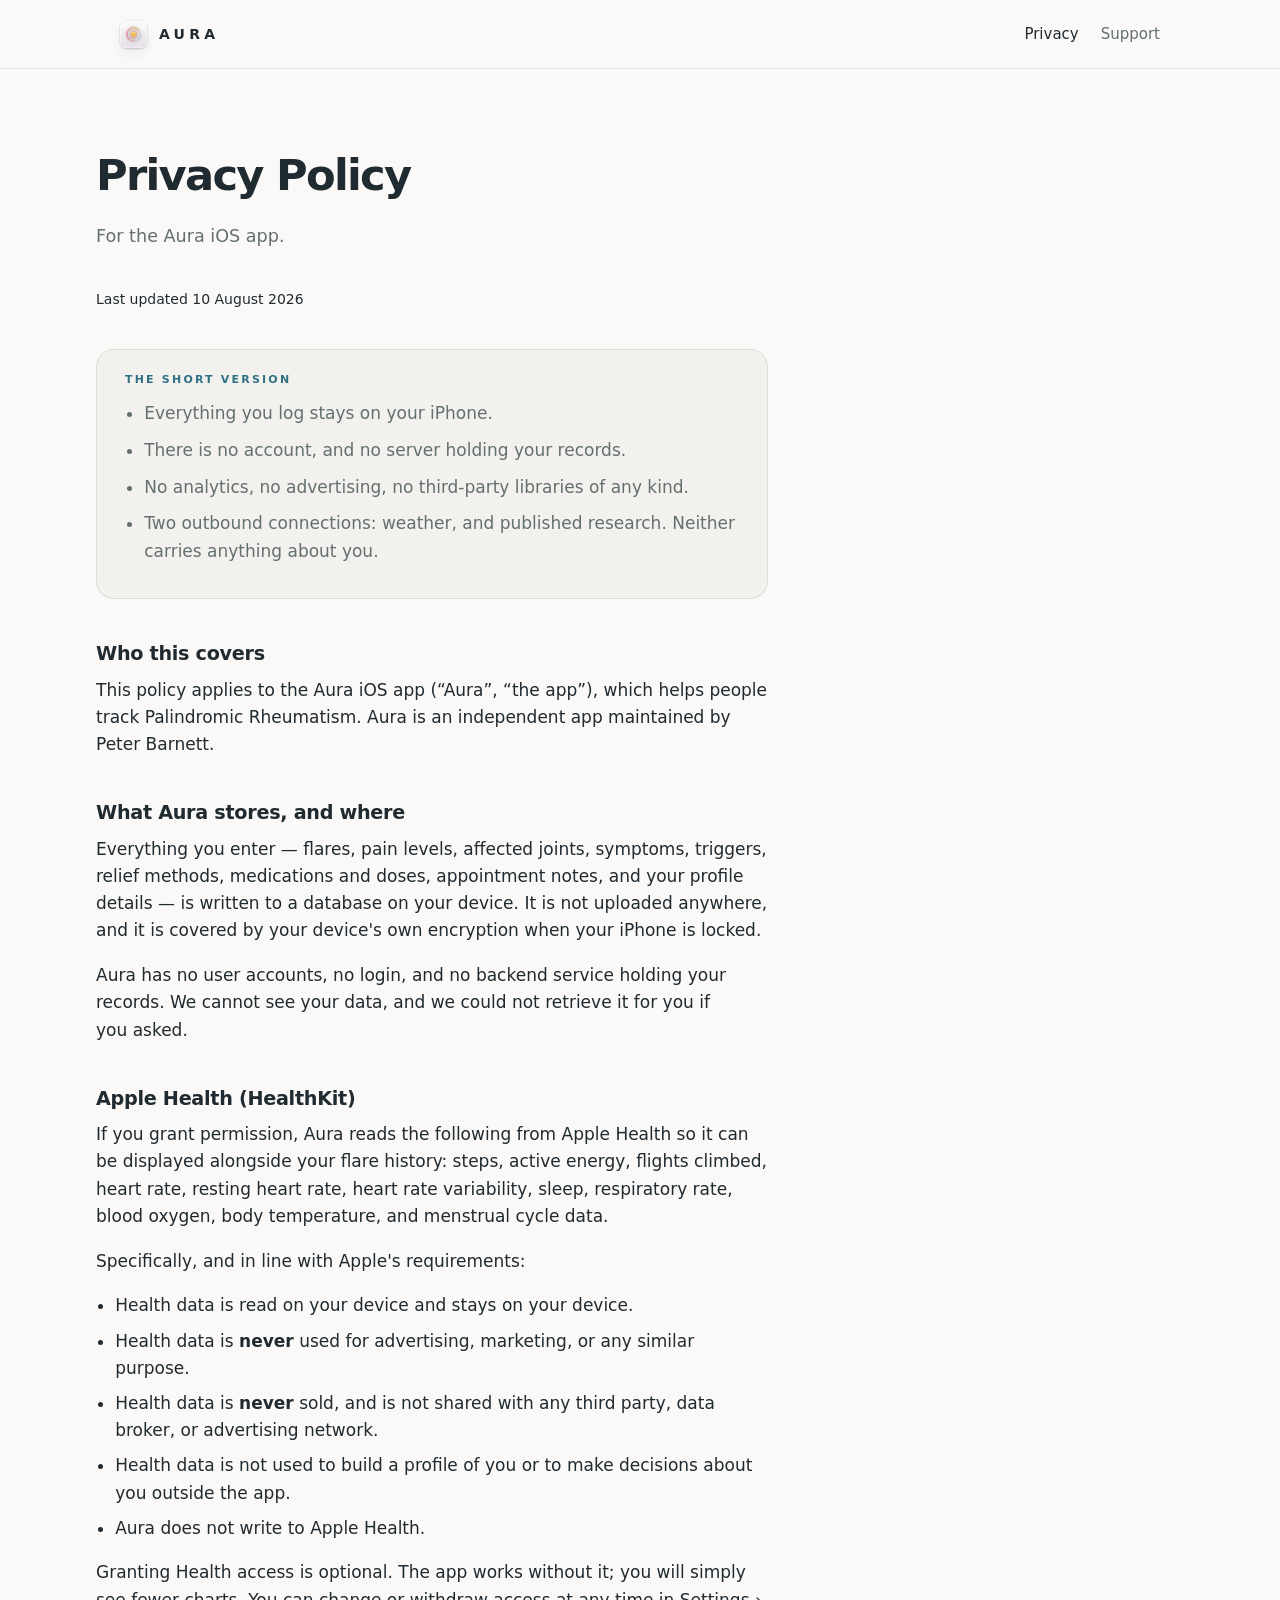
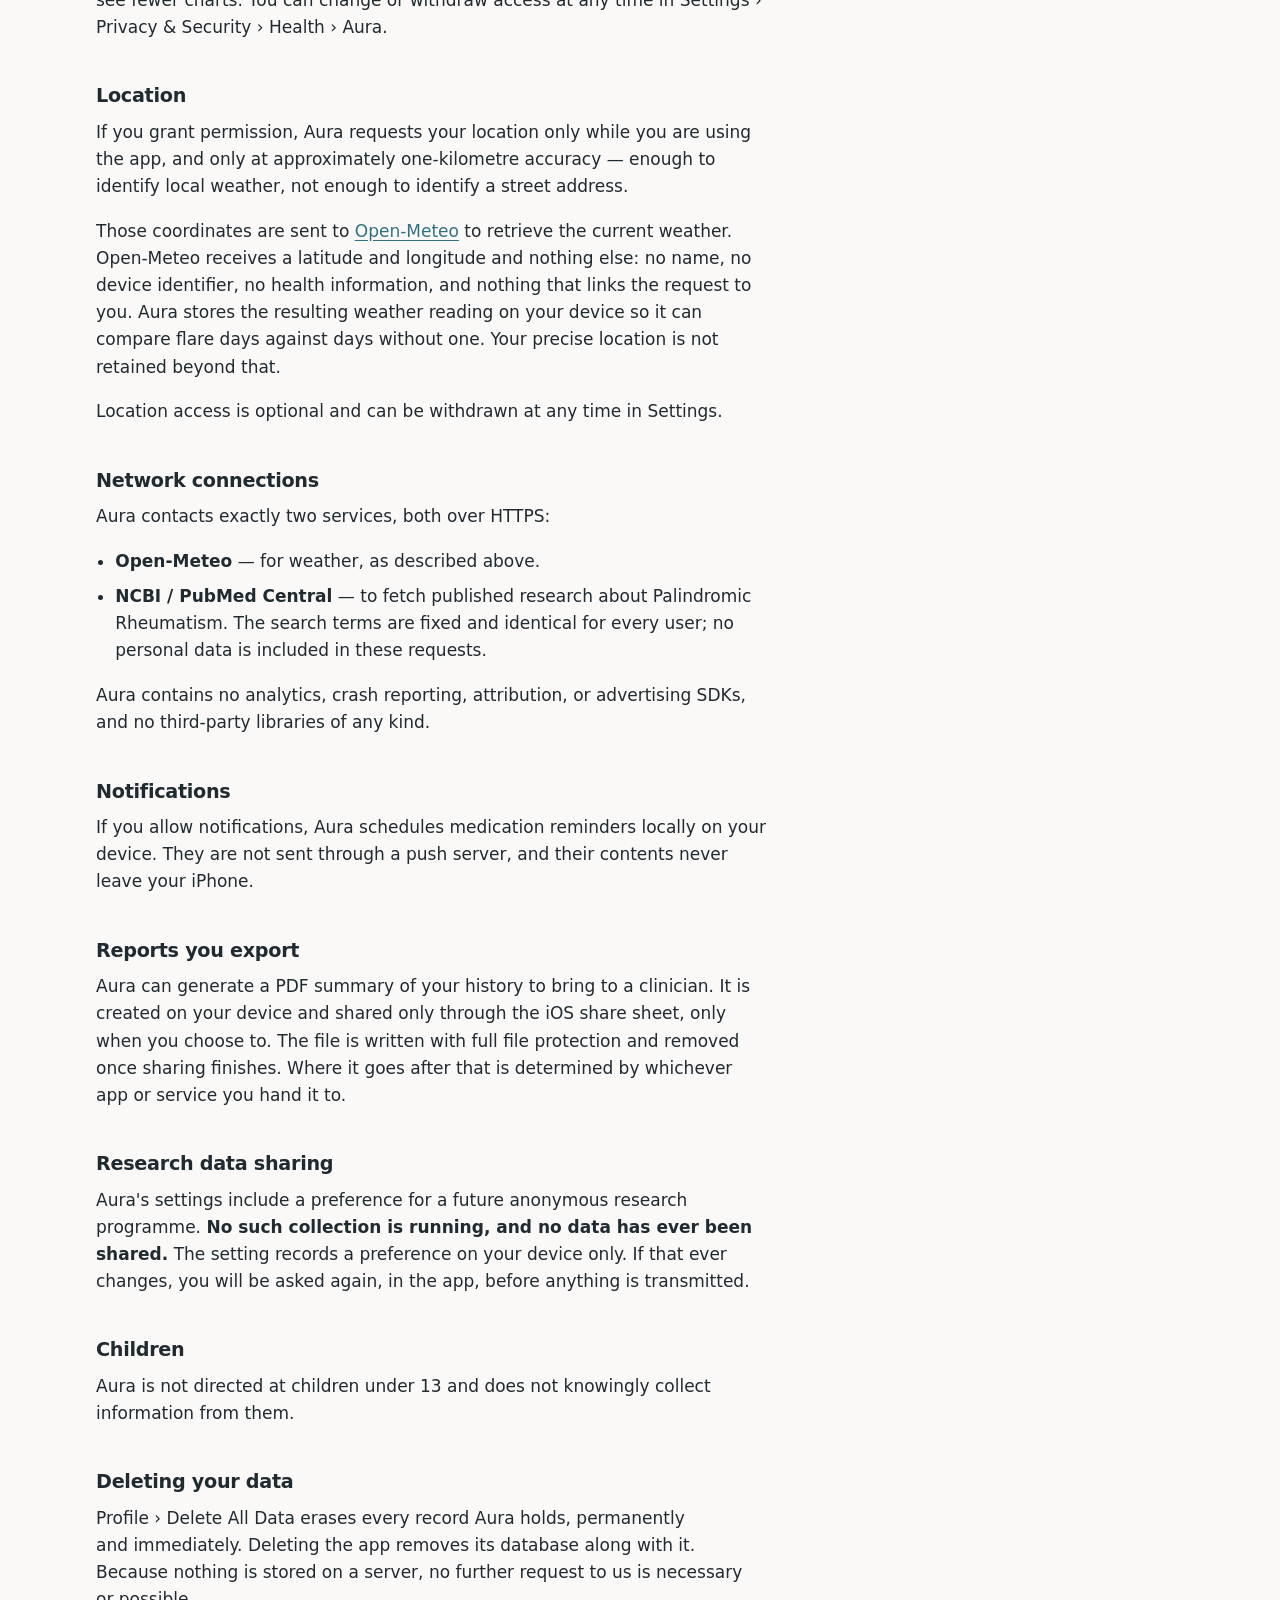
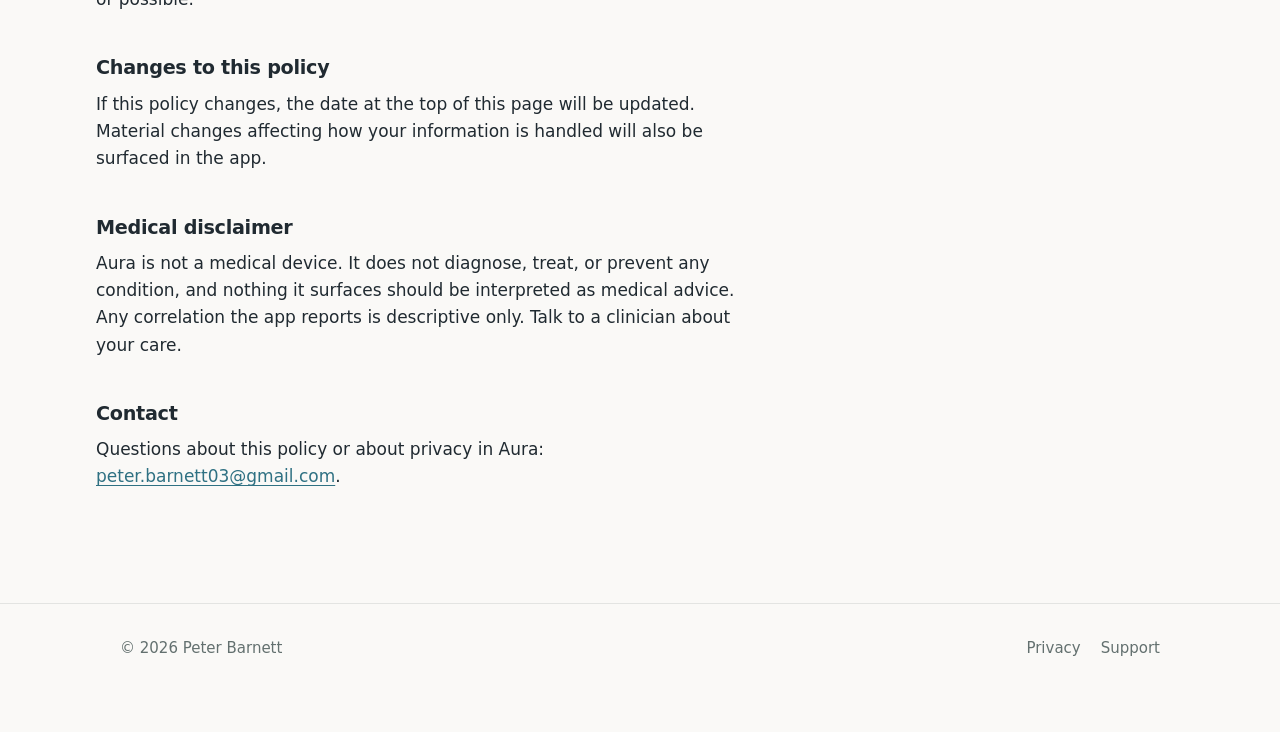
==== commit fecd1f57: "Rebuild the landing page around drawn iPhones, and ship the glass icon The page had the same bones a" ====
--- a/privacy.html
+++ b/privacy.html
@@ -5,20 +5,21 @@
 <meta name="viewport" content="width=device-width,initial-scale=1">
 <title>Privacy Policy — Aura</title>
 <meta name="description" content="Privacy policy for the Aura iPhone app. Health data stays on your device: no account, no backend, no tracking.">
-<meta name="theme-color" content="#121417" media="(prefers-color-scheme: dark)">
+<meta name="theme-color" content="#101215" media="(prefers-color-scheme: dark)">
 <meta name="theme-color" content="#FAF9F7" media="(prefers-color-scheme: light)">
 <meta property="og:title" content="Privacy Policy — Aura">
 <meta property="og:description" content="Aura stores your health data on your device. No account, no backend, no tracking.">
 <meta property="og:type" content="website">
 <meta property="og:url" content="https://peterbarnett03.github.io/aura/privacy.html">
-<link rel="icon" type="image/png" href="assets/app-icon.png">
+<link rel="icon" type="image/png" sizes="64x64" href="assets/icon-64.png">
+<link rel="apple-touch-icon" href="assets/icon-180.png">
 <link rel="stylesheet" href="style.css">
 </head>
 <body>
 
 <header class="site-head">
   <div class="wrap">
-    <a class="wordmark" href="./"><img src="assets/app-icon.png" alt="" width="26" height="26">AURA</a>
+    <a class="wordmark" href="./"><img class="app-icon" src="assets/app-icon-256.webp" alt="" width="27" height="27">AURA</a>
     <nav>
       <a href="privacy.html" aria-current="page">Privacy</a>
       <a href="support.html">Support</a>
--- a/style.css
+++ b/style.css
@@ -1,16 +1,20 @@
 /* Aura — companion site
  *
- * Three colours and one accent. The accent is the app's own teal, taken from Core/Design/
- * AuraTheme.swift, so someone arriving from the App Store listing recognises the thing they are
- * about to install. It is darkened a little from the in-app value: #4A90A4 clears 3:1 against this
- * page ground but not 4.5:1, and link text has to clear 4.5:1.
- *
- * The neutral is warmed very slightly, matching the app's off-white rather than a pure grey —
- * beside teal a pure grey reads cold, and this is an app for people having a rough time.
+ * The accent is the app's own teal, taken from Core/Design/AuraTheme.swift, so someone arriving
+ * from the App Store listing recognises the thing they are about to install. It is darkened a
+ * little from the in-app value: #4A90A4 clears 3:1 against this page ground but not 4.5:1, and
+ * link text has to clear 4.5:1.
+ *
+ * The two warm hues are lifted off the app icon's ring rather than invented. They appear in
+ * exactly two places, the glow behind the hero phone and the episode strip, which is enough to
+ * tie the page to the icon without turning a page about a painful condition into a sunset.
+ *
+ * The neutral is warmed very slightly, matching the app's off-white rather than a pure grey.
+ * Beside teal a pure grey reads cold, and this is an app for people having a rough time.
  *
  * Set in system-ui on purpose. On an iPhone that resolves to SF, which is the face the app itself
- * is set in — a webfont would make the page look less like the product, not more, and would cost
- * a round trip on a page whose job is partly to be readable on a bad connection.
+ * is set in. A webfont would make the page look less like the product, not more, and would cost a
+ * round trip on a page whose job is partly to be readable on a bad connection.
  *
  * The screenshots are light in both themes. Aura is a light product, they sit comfortably on
  * either ground, and carrying a dark set would double the assets to serve a case nobody asked for.
@@ -20,23 +24,31 @@
   color-scheme: light dark;
 
   --bg: #FAF9F7;
-  --surface: #F0EFEC;
-  --fg: #222D34;
+  --surface: #F2F1ED;
+  --fg: #202A31;
   --fg-2: #63706F;
   --accent: #2F7183;
+  --ember: #E0733F;
+  --rose: #E2607E;
   --line: rgba(20, 40, 45, 0.10);
-  --shot-shadow: rgba(26, 44, 50, 0.20);
+  --line-2: rgba(20, 40, 45, 0.16);
+  --cast: rgba(26, 44, 50, 0.24);
+  --glow: 0.5;
 }
 
 @media (prefers-color-scheme: dark) {
   :root {
-    --bg: #121417;
-    --surface: #1C1F23;
+    --bg: #101215;
+    --surface: #191C20;
     --fg: #ECEFF1;
-    --fg-2: #A3AFB4;
+    --fg-2: #A2AEB3;
     --accent: #6FB6C8;
+    --ember: #F08A55;
+    --rose: #F0788F;
     --line: rgba(255, 255, 255, 0.10);
-    --shot-shadow: rgba(0, 0, 0, 0.55);
+    --line-2: rgba(255, 255, 255, 0.18);
+    --cast: rgba(0, 0, 0, 0.6);
+    --glow: 0.4;
   }
 }
 
@@ -55,11 +67,12 @@
   font-family: system-ui, -apple-system, BlinkMacSystemFont, "Segoe UI", Roboto, Helvetica, Arial, sans-serif;
   font-size: 17px;
   line-height: 1.6;
+  overflow-x: hidden;
   -webkit-font-smoothing: antialiased;
   text-rendering: optimizeLegibility;
 }
 
-.wrap { width: 100%; max-width: 64rem; margin: 0 auto; padding: 0 24px; }
+.wrap { width: 100%; max-width: 68rem; margin: 0 auto; padding: 0 24px; }
 .narrow { max-width: 42rem; }
 
 a { color: var(--accent); text-underline-offset: 3px; }
@@ -69,6 +82,16 @@
   border-radius: 3px;
 }
 
+/* The app icon, wherever it appears. It is a pale glass icon, so on a pale page it needs the
+   same hairline and lift iOS gives it on the home screen or it dissolves into the ground. */
+.app-icon {
+  display: block;
+  border-radius: 23.5%;
+  box-shadow: 0 1px 2px rgba(20, 30, 35, 0.16),
+              0 6px 18px -8px rgba(20, 30, 35, 0.32),
+              0 0 0 0.5px rgba(20, 30, 35, 0.07);
+}
+
 /* ---- Header ---------------------------------------------------------- */
 
 .site-head { border-bottom: 1px solid var(--line); }
@@ -77,14 +100,14 @@
 .wordmark {
   display: flex;
   align-items: center;
-  gap: 11px;
+  gap: 12px;
   font-size: 14px;
   font-weight: 800;
   letter-spacing: 0.3em;
   color: var(--fg);
   text-decoration: none;
 }
-.wordmark img { width: 26px; height: 26px; border-radius: 7px; display: block; }
+.wordmark .app-icon { width: 27px; height: 27px; }
 
 .site-head nav { margin-left: auto; display: flex; gap: 22px; }
 .site-head nav a {
@@ -96,37 +119,59 @@
 .site-head nav a:hover,
 .site-head nav a[aria-current="page"] { color: var(--fg); }
 
-/* ---- Hero ------------------------------------------------------------ */
-
-.hero { padding: 92px 0 24px; }
-.hero-grid { display: grid; gap: 56px; align-items: center; }
-@media (min-width: 860px) {
-  .hero-grid { grid-template-columns: 1fr 330px; gap: 72px; }
-}
-
-.hero h1 {
-  font-size: clamp(2.4rem, 6.1vw, 3.7rem);
-  font-weight: 800;
-  letter-spacing: -0.04em;
-  line-height: 1.06;
-  margin: 0 0 22px;
-  text-wrap: balance;
-}
-.hero .lede {
-  font-size: clamp(1.08rem, 2.2vw, 1.26rem);
-  line-height: 1.5;
-  color: var(--fg-2);
-  margin: 0 0 34px;
-  max-width: 32rem;
-  text-wrap: pretty;
-}
-
-.eyebrow {
+/* ---- Type ------------------------------------------------------------ */
+
+.label {
   font-size: 11px;
   font-weight: 700;
-  letter-spacing: 0.26em;
+  letter-spacing: 0.24em;
+  text-transform: uppercase;
   color: var(--accent);
-  margin: 0 0 20px;
+  margin: 0 0 18px;
+}
+
+h2 {
+  font-size: clamp(1.7rem, 3.5vw, 2.35rem);
+  font-weight: 700;
+  letter-spacing: -0.035em;
+  line-height: 1.12;
+  margin: 0 0 18px;
+  text-wrap: balance;
+}
+h3 { font-size: 1.02rem; font-weight: 650; margin: 0 0 4px; letter-spacing: -0.012em; }
+p { margin: 0 0 1.1rem; text-wrap: pretty; }
+p:last-child { margin-bottom: 0; }
+.muted { color: var(--fg-2); }
+
+/* ---- Hero ------------------------------------------------------------ */
+
+.hero { position: relative; padding: 72px 0 40px; }
+.hero-grid { display: grid; gap: 60px; align-items: center; }
+@media (min-width: 900px) {
+  .hero { padding: 88px 0 56px; }
+  .hero-grid { grid-template-columns: minmax(0, 1fr) 340px; gap: 64px; }
+}
+
+.hero .app-icon { width: 62px; height: 62px; margin-bottom: 26px; }
+
+.hero h1 {
+  font-size: clamp(2.45rem, 6.2vw, 4rem);
+  font-weight: 700;
+  letter-spacing: -0.045em;
+  line-height: 1.03;
+  margin: 0 0 24px;
+  text-wrap: balance;
+}
+/* The second clause of the headline carries the idea; the first carries the search term. */
+.hero h1 em { font-style: normal; color: var(--fg-2); }
+
+.hero .lede {
+  font-size: clamp(1.08rem, 2.1vw, 1.23rem);
+  line-height: 1.52;
+  color: var(--fg-2);
+  margin: 0 0 32px;
+  max-width: 33rem;
+  text-wrap: pretty;
 }
 
 .status {
@@ -136,67 +181,256 @@
   font-size: 15px;
   font-weight: 500;
   color: var(--fg-2);
-  border: 1px solid var(--line);
+  border: 1px solid var(--line-2);
   border-radius: 999px;
   padding: 11px 20px;
 }
 .status .dot { width: 7px; height: 7px; border-radius: 50%; background: var(--accent); }
 
-/* ---- Screenshots ----------------------------------------------------- */
-
-/* A rounded frame and a shadow, and nothing else. A drawn phone bezel would be chrome around
-   chrome — the capture already contains the status bar and the app's own corners. */
-.shot {
-  display: block;
+/* The glow is the icon's own ring, blown up and put behind the phone. It is the only decorative
+   element on the page, so it stays behind everything and never touches text.
+ *
+ * The wrapper is what stops it: it is wider than the hero on purpose, and an absolutely
+ * positioned bleed like that widens the document on a narrow screen. `overflow-x: hidden` on the
+ * body hides the result but still leaves the page scrollable sideways in some browsers, so the
+ * clip happens here instead, where it cannot be argued with. */
+.hero-glow {
+  position: absolute;
+  inset: 0;
+  z-index: -1;
+  overflow: hidden;
+  pointer-events: none;
+}
+.hero-glow span {
+  position: absolute;
+  width: 42rem;
+  aspect-ratio: 1;
+  right: -7rem;
+  top: -2rem;
+  opacity: var(--glow);
+  background:
+    radial-gradient(closest-side, var(--ember), transparent 72%) 32% 30% / 64% 64% no-repeat,
+    radial-gradient(closest-side, var(--rose), transparent 70%) 64% 56% / 60% 60% no-repeat,
+    radial-gradient(closest-side, var(--accent), transparent 70%) 42% 76% / 54% 54% no-repeat;
+  filter: blur(34px);
+}
+/* Stacked, the phone moves below the copy, so the glow follows it down. Left where it was it
+   would sit behind the headline, and a headline over a wash of orange is unreadable. */
+@media (max-width: 899px) {
+  .hero-glow span {
+    width: 30rem;
+    right: -9rem;
+    top: auto;
+    bottom: -5rem;
+    opacity: calc(var(--glow) * 0.72);
+  }
+}
+
+/* ---- The iPhone ------------------------------------------------------ */
+
+/* Drawn rather than photographed. A tilted render is a 300 KB image that only fits one page
+   width and one theme; this one reflows, stays sharp on any display, and the screenshot inside
+   it is the app's own pixels at 2x, untouched.
+ *
+ * Proportions are the iPhone 16 Pro Max's, which is the device the captures came from: the body
+ * is 77.6mm across with a 71.6mm screen, so the rail is 3.7% of the width on every side, and the
+ * corner radius is 13.5% horizontally against 6.4% vertically. */
+.phone {
+  --ry: -17deg;                 /* turn */
+  --rx: 5deg;                   /* tip back */
+  --rz: 1.4deg;                 /* the hand is never quite level */
+  --depth: 15px;
+  position: relative;
   width: 100%;
-  height: auto;
-  border-radius: 26px;
+  max-width: 340px;
+  perspective: 1500px;
+  perspective-origin: 50% 42%;
+}
+.phone-body {
+  position: relative;
+  padding: 3.7%;
+  border-radius: 13.5% / 6.4%;
+  transform-style: preserve-3d;
+  transform: rotateY(var(--ry)) rotateX(var(--rx)) rotateZ(var(--rz));
+  background:
+    linear-gradient(148deg,
+      #E9E6E1 0%, #A6A29B 11%, #DBD7D0 23%, #7C7872 42%,
+      #CFCBC4 57%, #86827C 74%, #D9D5CE 88%, #A8A49D 100%);
+  box-shadow:
+    0 2px 3px rgba(0, 0, 0, 0.18),
+    0 40px 70px -34px var(--cast),
+    0 90px 90px -60px var(--cast);
+}
+
+/* Three plates stacked behind the front face give the body a side wall when it turns. One plate
+   alone leaves a hollow you can see straight through at this angle. */
+.phone-edge {
+  position: absolute;
+  inset: 0;
+  border-radius: inherit;
+  transform: translateZ(var(--z));
+  background: linear-gradient(90deg, #5F5C57, #3B3936 55%, #6B6862);
+}
+
+.phone-screen {
+  position: relative;
+  overflow: hidden;
+  border-radius: 10.6% / 4.9%;
+  background: #05070A;
+  box-shadow: 0 0 0 1px rgba(0, 0, 0, 0.55);
+}
+.phone-screen img { display: block; width: 100%; height: auto; }
+
+.phone-island {
+  position: absolute;
+  top: 1.15%;
+  left: 50%;
+  width: 28.4%;
+  aspect-ratio: 125 / 36;
+  transform: translateX(-50%);
+  border-radius: 999px;
+  background: #05070A;
+}
+
+/* One soft band across the glass, at the angle the body is turned. Kept under 20% alpha: a
+   convincing reflection on a screenshot is one you have to look for. */
+.phone-glare {
+  position: absolute;
+  inset: 0;
+  border-radius: inherit;
+  pointer-events: none;
+  background: linear-gradient(104deg,
+    rgba(255, 255, 255, 0.30) 0%,
+    rgba(255, 255, 255, 0.09) 15%,
+    rgba(255, 255, 255, 0) 31%,
+    rgba(255, 255, 255, 0) 63%,
+    rgba(255, 255, 255, 0.11) 76%,
+    rgba(255, 255, 255, 0) 90%);
+}
+
+.phone-button {
+  position: absolute;
+  width: 0.9%;
+  border-radius: 2px;
+  background: linear-gradient(180deg, #8E8A84, #56534E);
+}
+.phone-button.left  { left: -0.5%; }
+.phone-button.right { right: -0.5%; }
+
+/* The tilt is a flourish, and a flourish that costs legibility on a 390px screen is not worth
+   keeping. Below the breakpoint the phone straightens up. */
+@media (max-width: 899px) {
+  .phone { --ry: -9deg; --rx: 3deg; --rz: 0.8deg; --depth: 10px; margin: 0 auto; }
+}
+@media (max-width: 560px) {
+  .phone { --ry: -7deg; --rx: 2deg; --rz: 0.5deg; --depth: 8px; max-width: 300px; }
+}
+
+/* ---- The episode strip ----------------------------------------------- */
+
+/* The one graphic on the page that is not a screenshot. It is here because the shape of the
+   condition is the whole argument for the app existing, and that shape is hard to describe in a
+   sentence and obvious in a picture. Labelled as an illustration, because it is one. */
+.rhythm { padding: 30px 0 8px; }
+.rhythm-head { display: flex; flex-wrap: wrap; align-items: flex-end; gap: 8px 40px; }
+.rhythm-head h2 { flex: 1 1 18rem; margin: 0; }
+.rhythm-head p { flex: 1 1 22rem; color: var(--fg-2); margin: 0; font-size: 16px; }
+
+.rhythm-plot {
+  margin-top: 34px;
+  border-top: 1px solid var(--line);
+  border-bottom: 1px solid var(--line);
+  padding: 26px 0 14px;
+  overflow-x: auto;
+}
+.rhythm-plot svg { display: block; width: 100%; min-width: 520px; height: auto; }
+/* On a phone the strip scales down instead of scrolling. It is a shape, not a chart anyone
+   reads values off, and a sideways scroll nobody notices is worse than a shorter band. */
+@media (max-width: 620px) { .rhythm-plot svg { min-width: 0; } }
+
+.rhythm-key {
+  display: flex;
+  flex-wrap: wrap;
+  gap: 6px 22px;
+  margin: 14px 0 0;
+  font-size: 13.5px;
+  color: var(--fg-2);
+}
+
+/* ---- Feature rows ---------------------------------------------------- */
+
+/* Alternating rows rather than a grid of equal cards. Each screen here needs a paragraph to make
+   sense of it, and a three-across grid gives a paragraph nowhere to go. */
+.feature {
+  display: grid;
+  gap: 44px;
+  align-items: center;
+  padding: 74px 0;
+  border-bottom: 1px solid var(--line);
+}
+.feature:last-of-type { border-bottom: 0; }
+@media (min-width: 900px) {
+  .feature { grid-template-columns: minmax(0, 1fr) 330px; gap: 80px; padding: 96px 0; }
+  .feature.flip { grid-template-columns: 330px minmax(0, 1fr); }
+  .feature.flip .feature-text { order: 2; }
+  .feature.flip .phone { --ry: 15deg; --rz: -1.2deg; }
+}
+.feature-text p { color: var(--fg-2); font-size: 17px; max-width: 34rem; }
+.feature-text h2 { margin-bottom: 16px; }
+
+.feature-note {
+  margin-top: 22px;
+  padding-top: 18px;
+  border-top: 1px solid var(--line);
+  font-size: 15px;
+  color: var(--fg-2);
+  max-width: 34rem;
+}
+
+/* ---- Does / doesn't -------------------------------------------------- */
+
+.claims { padding: 78px 0 24px; }
+.claims > .narrow { margin-bottom: 44px; }
+.claims-grid { display: grid; gap: 22px; }
+@media (min-width: 780px) { .claims-grid { grid-template-columns: 1fr 1fr; gap: 26px; } }
+
+.claims-col {
+  background: var(--surface);
   border: 1px solid var(--line);
-  box-shadow: 0 24px 60px -24px var(--shot-shadow);
-}
-
-.gallery { padding: 88px 0 32px; }
-.gallery-grid {
-  display: grid;
-  gap: 44px 32px;
-  grid-template-columns: 1fr;
-  margin-top: 44px;
-}
-@media (min-width: 720px) { .gallery-grid { grid-template-columns: repeat(3, 1fr); } }
-.gallery figure { margin: 0; }
-.gallery figcaption {
-  margin-top: 18px;
-  font-size: 15px;
-  color: var(--fg-2);
-  line-height: 1.5;
-}
-.gallery figcaption b {
-  display: block;
-  color: var(--fg);
-  font-weight: 650;
-  margin-bottom: 2px;
-}
-
-/* ---- Prose ----------------------------------------------------------- */
-
-section { padding: 40px 0; }
-
-h2 {
-  font-size: clamp(1.6rem, 3.4vw, 2.05rem);
-  font-weight: 750;
-  letter-spacing: -0.03em;
-  line-height: 1.15;
+  border-radius: 20px;
+  padding: 28px 30px 30px;
+}
+.claims-col h3 {
+  font-size: 11px;
+  font-weight: 700;
+  letter-spacing: 0.2em;
+  text-transform: uppercase;
+  color: var(--accent);
   margin: 0 0 18px;
-  text-wrap: balance;
-}
-h3 { font-size: 1.02rem; font-weight: 650; margin: 0 0 4px; letter-spacing: -0.012em; }
-p { margin: 0 0 1.1rem; text-wrap: pretty; }
-p:last-child { margin-bottom: 0; }
-.muted { color: var(--fg-2); }
-
-.points { list-style: none; margin: 40px 0 0; padding: 0; display: grid; gap: 30px; }
-@media (min-width: 720px) { .points { grid-template-columns: repeat(3, 1fr); gap: 40px; } }
-.points p { font-size: 15.5px; color: var(--fg-2); margin: 0; }
+}
+.claims-col.no h3 { color: var(--fg-2); }
+.claims-col ul { list-style: none; margin: 0; padding: 0; }
+.claims-col li {
+  padding: 13px 0 13px 22px;
+  border-top: 1px solid var(--line);
+  font-size: 16px;
+  line-height: 1.45;
+  position: relative;
+}
+.claims-col li:first-child { border-top: 0; padding-top: 0; }
+.claims-col li::before {
+  content: "";
+  position: absolute;
+  left: 0;
+  top: 21px;
+  width: 9px;
+  height: 1.5px;
+  border-radius: 1px;
+  background: var(--accent);
+}
+.claims-col li:first-child::before { top: 8px; }
+.claims-col.no li::before { background: var(--fg-2); opacity: 0.5; }
+.claims-col li b { font-weight: 650; }
 
 /* A quiet, factual note rather than a banner. Used for the medical disclaimer, which has to be
    present and easy to find but should not be the loudest thing on the page. */
@@ -205,7 +439,7 @@
   background: var(--surface);
   border-radius: 0 12px 12px 0;
   padding: 18px 22px;
-  margin: 8px 0 0;
+  margin: 40px 0 0;
   font-size: 15.5px;
   color: var(--fg-2);
 }
@@ -215,8 +449,8 @@
 .doc { padding: 72px 0 24px; }
 .doc h1 {
   font-size: clamp(2.1rem, 5vw, 2.7rem);
-  font-weight: 800;
-  letter-spacing: -0.035em;
+  font-weight: 750;
+  letter-spacing: -0.04em;
   margin: 0 0 12px;
 }
 .doc .lede { color: var(--fg-2); font-size: 1.1rem; margin: 0 0 38px; }
@@ -248,7 +482,7 @@
 /* ---- Footer ---------------------------------------------------------- */
 
 .site-foot {
-  margin-top: 96px;
+  margin-top: 88px;
   border-top: 1px solid var(--line);
   padding: 32px 0 72px;
   font-size: 15px;
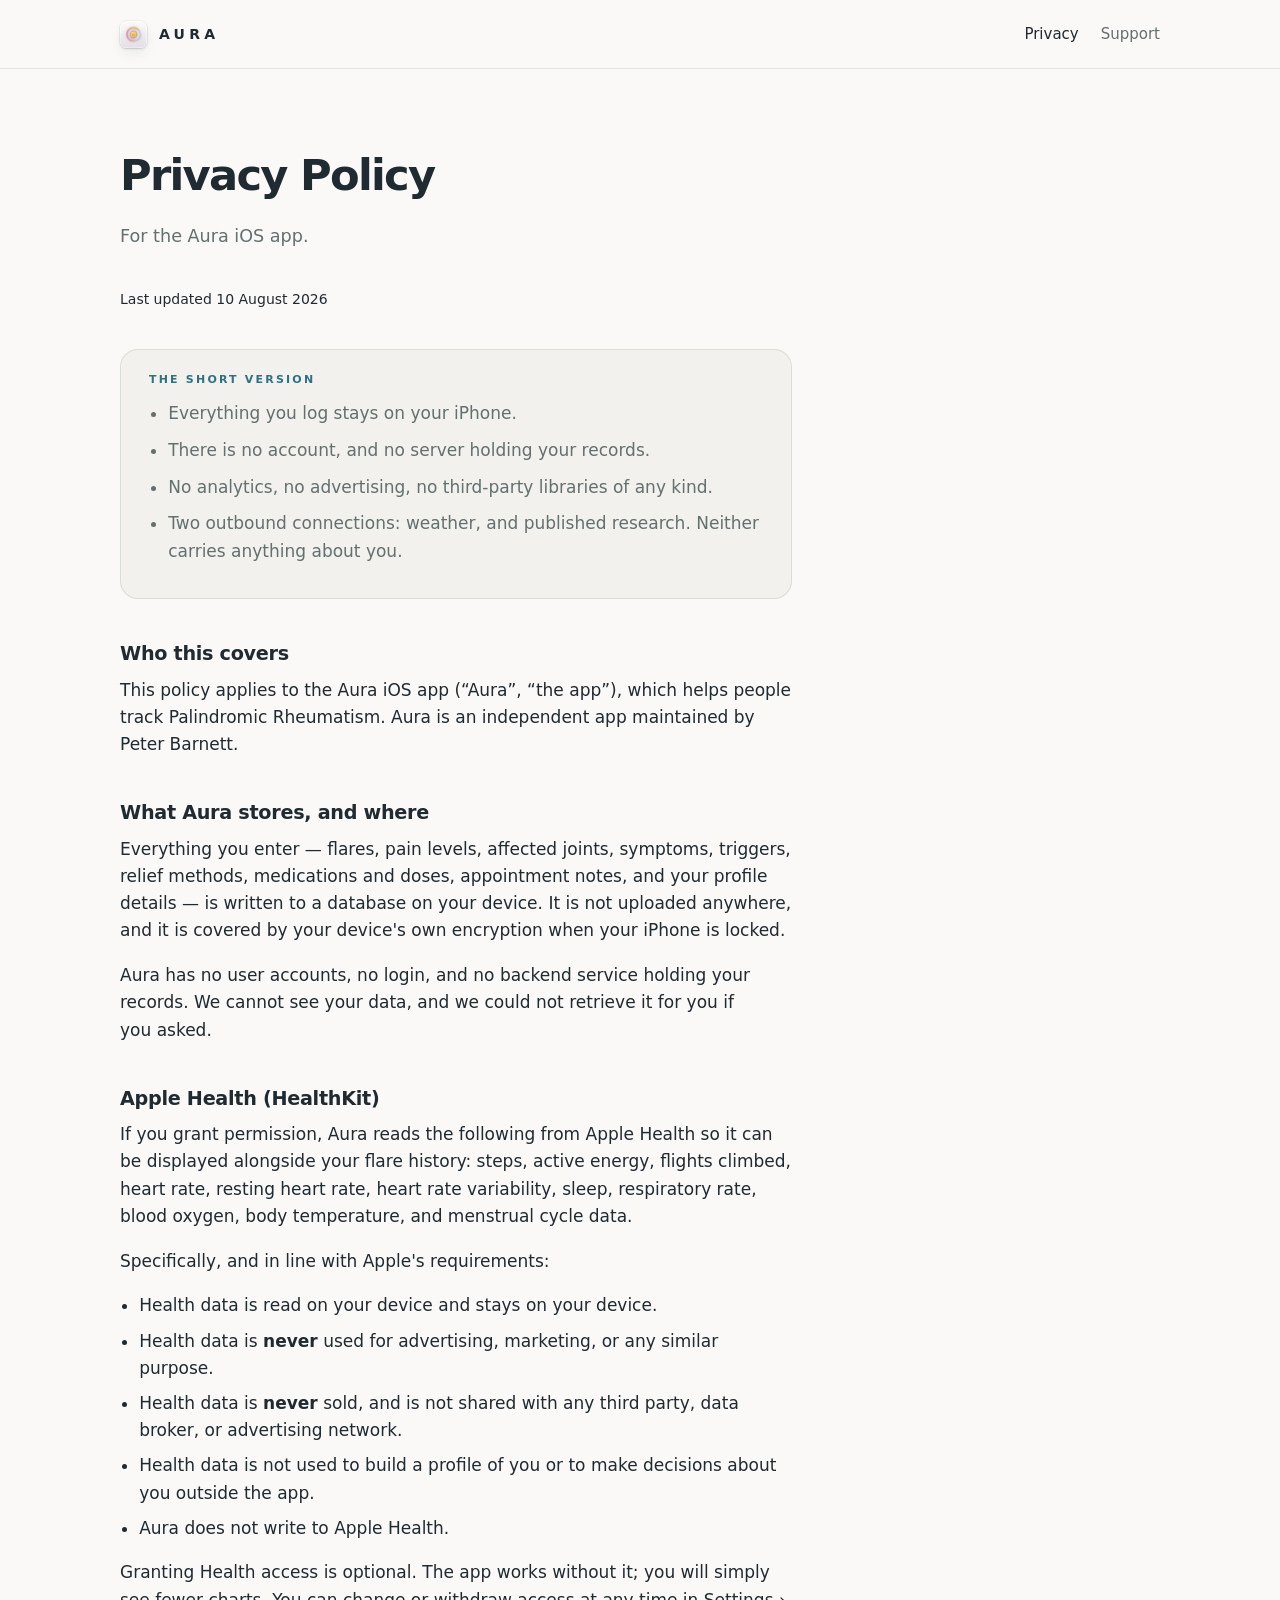
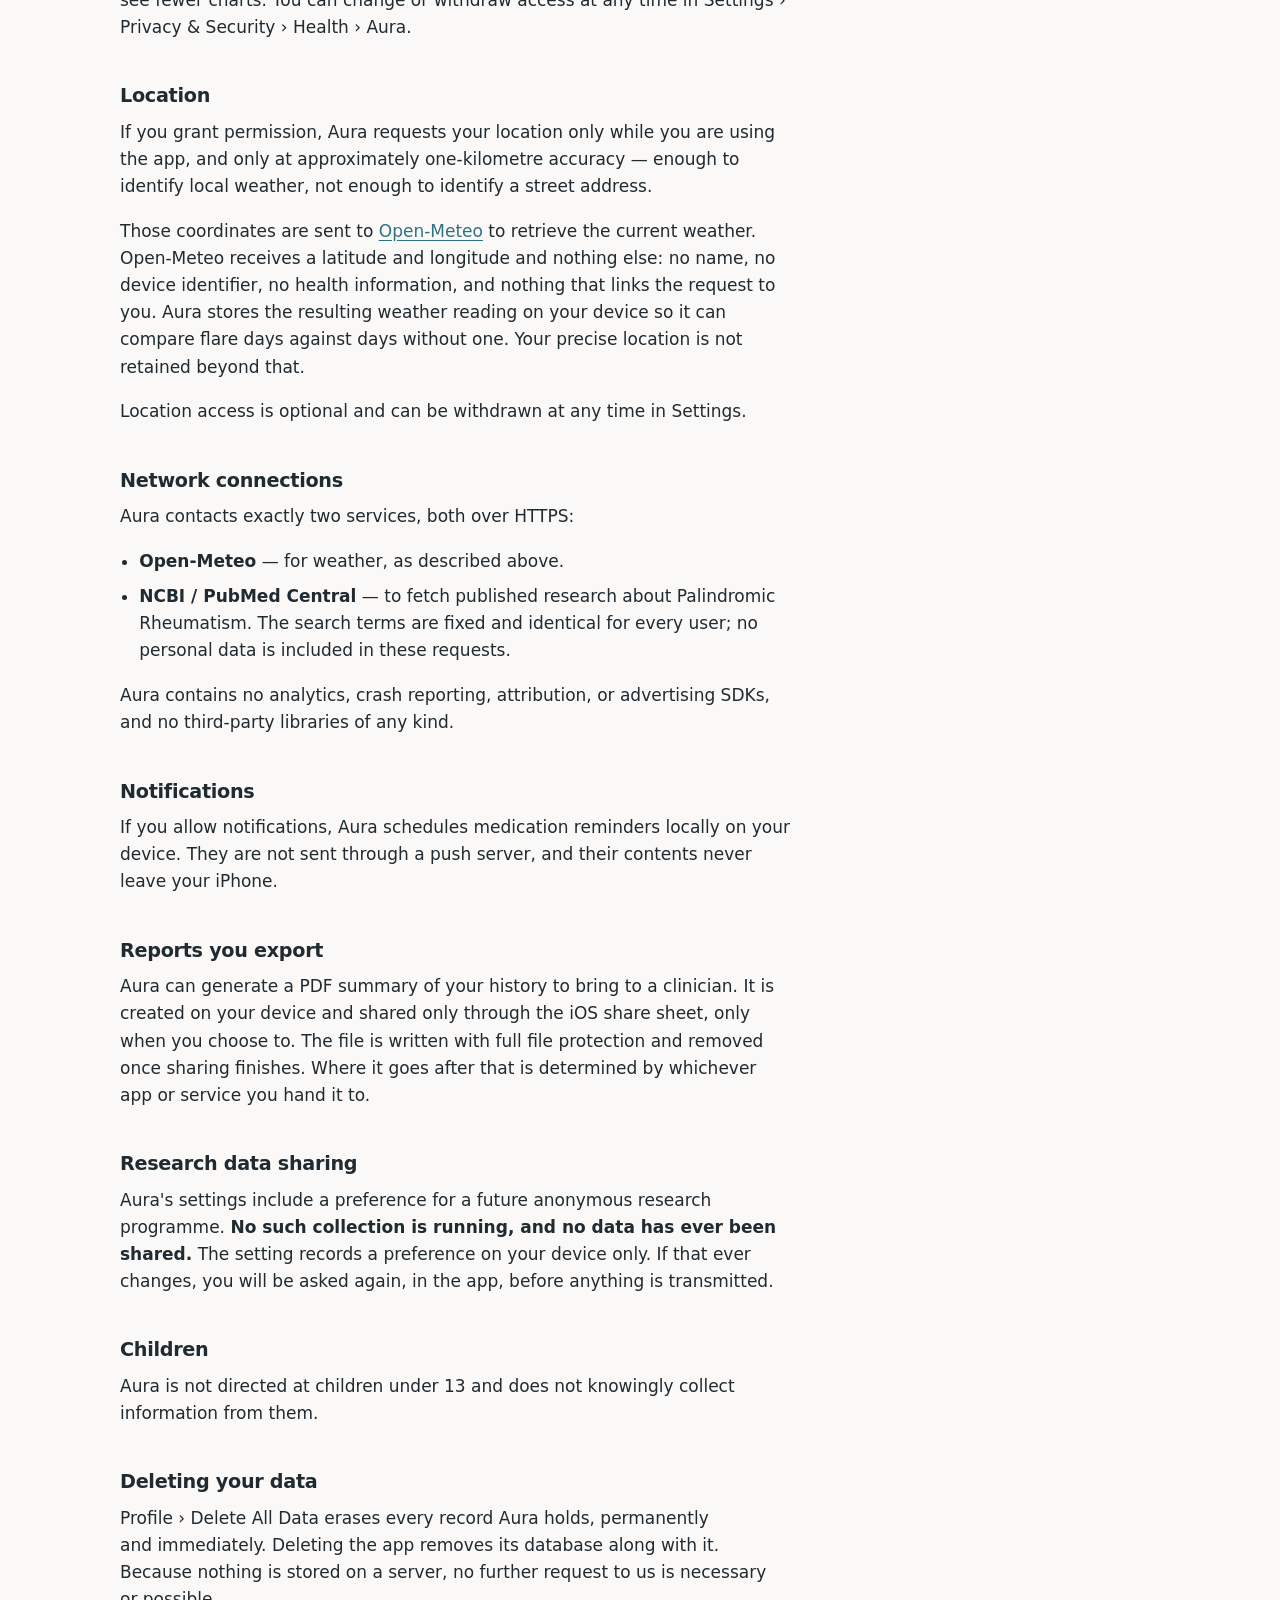
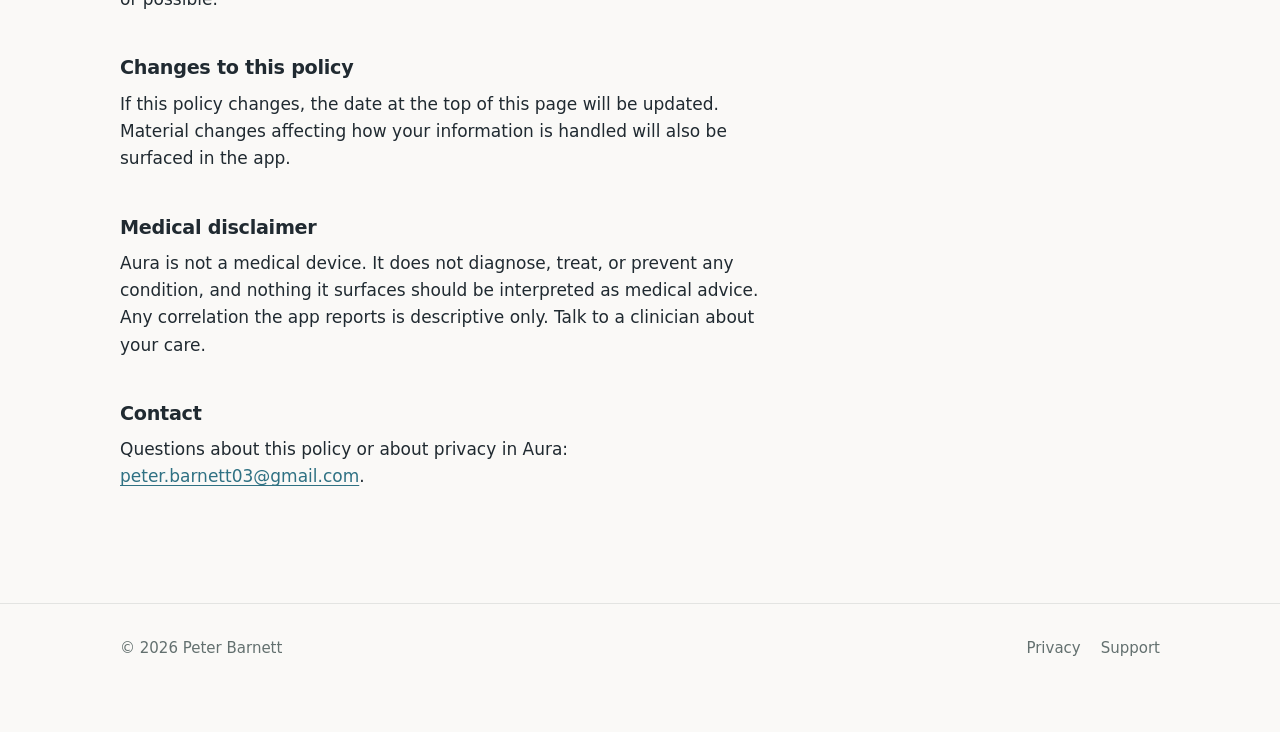
==== commit d3c01cca: "Take the icon assets from Apple's own iOS renders, and use the dark one for the tab The favicon was " ====
--- a/privacy.html
+++ b/privacy.html
@@ -11,6 +11,9 @@
 <meta property="og:description" content="Aura stores your health data on your device. No account, no backend, no tracking.">
 <meta property="og:type" content="website">
 <meta property="og:url" content="https://peterbarnett03.github.io/aura/privacy.html">
+<!-- The tab icon is the app icon's dark appearance, not the light one in the header. At 16px
+     the pale glass body dissolves into a light tab bar and leaves a stray orange dot; the dark
+     appearance is the same logo and reads on either chrome. -->
 <link rel="icon" type="image/png" sizes="64x64" href="assets/icon-64.png">
 <link rel="apple-touch-icon" href="assets/icon-180.png">
 <link rel="stylesheet" href="style.css">
--- a/style.css
+++ b/style.css
@@ -72,7 +72,11 @@
   text-rendering: optimizeLegibility;
 }
 
-.wrap { width: 100%; max-width: 68rem; margin: 0 auto; padding: 0 24px; }
+/* The page gutter. Anything that is also a .wrap must set padding-block, never the padding
+   shorthand: same specificity, later in the file, and the shorthand's implied zero takes the
+   gutter with it. Invisible on a desktop, where the max-width leaves slack either side, and
+   very visible on a phone, where the copy ends up against the glass. */
+.wrap { width: 100%; max-width: 68rem; margin: 0 auto; padding-inline: 24px; }
 .narrow { max-width: 42rem; }
 
 a { color: var(--accent); text-underline-offset: 3px; }
@@ -145,10 +149,10 @@
 
 /* ---- Hero ------------------------------------------------------------ */
 
-.hero { position: relative; padding: 72px 0 40px; }
+.hero { position: relative; padding-block: 72px 40px; }
 .hero-grid { display: grid; gap: 60px; align-items: center; }
 @media (min-width: 900px) {
-  .hero { padding: 88px 0 56px; }
+  .hero { padding-block: 88px 56px; }
   .hero-grid { grid-template-columns: minmax(0, 1fr) 340px; gap: 64px; }
 }
 
@@ -232,52 +236,95 @@
    width and one theme; this one reflows, stays sharp on any display, and the screenshot inside
    it is the app's own pixels at 2x, untouched.
  *
- * Proportions are the iPhone 16 Pro Max's, which is the device the captures came from: the body
- * is 77.6mm across with a 71.6mm screen, so the rail is 3.7% of the width on every side, and the
- * corner radius is 13.5% horizontally against 6.4% vertically. */
+ * Every proportion below is the iPhone 16 Pro Max's, which is the device the captures came from.
+ * Across its 77.6mm width: 1.0mm of titanium rail, 1.5mm of black glass border, then the 71.6mm
+ * display. The corner is anchored on the display, whose radius Apple publishes as 62pt of a
+ * 440pt width, near enough a seventh; the two layers outside it add their own thickness to that.
+ * Getting the black border and that radius right is most of what makes this read as a phone
+ * rather than as a rounded rectangle.
+ *
+ * Default is straight on. Tilt is opt in, per instance, through .near-left and .near-right,
+ * named for the edge that ends up closest to the viewer. */
 .phone {
-  --ry: -17deg;                 /* turn */
-  --rx: 5deg;                   /* tip back */
-  --rz: 1.4deg;                 /* the hand is never quite level */
-  --depth: 15px;
+  --ry: 0deg;                   /* turn */
+  --rx: 0deg;                   /* tip back */
+  --rz: 0deg;                   /* the hand is never quite level */
+  --depth: 0px;
+  --edge: none;                 /* the side wall only exists once it turns */
   position: relative;
   width: 100%;
   max-width: 340px;
-  perspective: 1500px;
+  /* Long, like a product shot taken on a 100mm lens. A short perspective splays the near edge
+     and reads as a video game asset. */
+  perspective: 2400px;
   perspective-origin: 50% 42%;
 }
+.phone.near-left  { --ry: -17deg; --rx: 5deg; --rz:  1.4deg; --depth: 16px; --edge: block; }
+.phone.near-right { --ry:  16deg; --rx: 5deg; --rz: -1.2deg; --depth: 16px; --edge: block; }
+
 .phone-body {
   position: relative;
-  padding: 3.7%;
-  border-radius: 13.5% / 6.4%;
+  padding: 1.29%;
+  border-radius: 16.2% / 7.77%;
   transform-style: preserve-3d;
   transform: rotateY(var(--ry)) rotateX(var(--rx)) rotateZ(var(--rz));
   background:
-    linear-gradient(148deg,
-      #E9E6E1 0%, #A6A29B 11%, #DBD7D0 23%, #7C7872 42%,
-      #CFCBC4 57%, #86827C 74%, #D9D5CE 88%, #A8A49D 100%);
+    /* The two antenna splits. They sit on the rail and are covered by the glass across the
+       middle, which is exactly where they are on the real thing. */
+    linear-gradient(180deg, transparent 12.2%, rgba(255, 255, 255, 0.5) 12.2% 12.42%, transparent 12.42%),
+    linear-gradient(180deg, transparent 87.4%, rgba(255, 255, 255, 0.5) 87.4% 87.62%, transparent 87.62%),
+    /* Brushed titanium: enough stops to give it two specular bands and a dark side, because a
+       three-stop gradient looks like plastic. */
+    linear-gradient(147deg,
+      #F4F1EC 0%, #BCB8B0 7%, #8B877F 16%, #E2DED7 26%, #A5A19A 36%,
+      #6E6A64 48%, #CFCBC4 60%, #969289 71%, #E8E4DD 83%, #A9A59D 93%, #7A766E 100%);
   box-shadow:
-    0 2px 3px rgba(0, 0, 0, 0.18),
-    0 40px 70px -34px var(--cast),
-    0 90px 90px -60px var(--cast);
-}
-
-/* Three plates stacked behind the front face give the body a side wall when it turns. One plate
-   alone leaves a hollow you can see straight through at this angle. */
+    inset 0 0 0 1px rgba(255, 255, 255, 0.55),      /* the chamfer catching light */
+    inset 0 0 0 2.5px rgba(0, 0, 0, 0.10),          /* and turning away again */
+    0 1px 2px rgba(0, 0, 0, 0.24),
+    0 34px 56px -30px var(--cast),
+    0 80px 90px -56px var(--cast);
+}
+
+/* An iPhone corner is a superellipse, not a circular arc, and the difference shows up as the
+   black border looking fatter at 45 degrees than along the edges. Browsers that can draw one get
+   the real shape; the rest keep the arc, which nobody who has not measured it will notice. */
+@supports (corner-shape: squircle) {
+  .phone-body,
+  .phone-edge,
+  .phone-glass,
+  .phone-screen { corner-shape: squircle; }
+}
+
+/* Plates stacked behind the front face give the body a side wall when it turns. One plate alone
+   leaves a hollow you can see straight through. They switch off entirely on a phone that is
+   facing you, which has no visible side: left on, they land in the same plane as the front face
+   and, being later in the DOM, paint over the rail. */
 .phone-edge {
+  display: var(--edge);
   position: absolute;
   inset: 0;
   border-radius: inherit;
-  transform: translateZ(var(--z));
-  background: linear-gradient(90deg, #5F5C57, #3B3936 55%, #6B6862);
+  transform: translateZ(calc(var(--depth) * var(--z) * -1));
+  background: linear-gradient(90deg, #A29E95, #625F57 38%, #55524B 62%, #918D84);
+}
+
+/* The black border between the rail and the display. Leaving this out is the single thing that
+   makes a CSS phone look like a screenshot with rounded corners. */
+.phone-glass {
+  position: relative;
+  padding: 1.98%;
+  border-radius: 15.5% / 7.3%;
+  background: #06070B;
+  box-shadow: 0 0 0 0.5px rgba(255, 255, 255, 0.16),   /* cover glass meeting the rail */
+              inset 0 1px 1px rgba(255, 255, 255, 0.10);
 }
 
 .phone-screen {
   position: relative;
   overflow: hidden;
-  border-radius: 10.6% / 4.9%;
-  background: #05070A;
-  box-shadow: 0 0 0 1px rgba(0, 0, 0, 0.55);
+  border-radius: 14.1% / 6.5%;
+  background: #000;
 }
 .phone-screen img { display: block; width: 100%; height: auto; }
 
@@ -289,41 +336,65 @@
   aspect-ratio: 125 / 36;
   transform: translateX(-50%);
   border-radius: 999px;
-  background: #05070A;
-}
-
-/* One soft band across the glass, at the angle the body is turned. Kept under 20% alpha: a
-   convincing reflection on a screenshot is one you have to look for. */
+  background: #000;
+}
+
+/* One soft band across the glass at the angle the body is turned, plus a darker edge where the
+   display sits under the cover glass. Kept low: a convincing reflection is one you have to look
+   for. */
 .phone-glare {
   position: absolute;
   inset: 0;
   border-radius: inherit;
   pointer-events: none;
   background: linear-gradient(104deg,
-    rgba(255, 255, 255, 0.30) 0%,
-    rgba(255, 255, 255, 0.09) 15%,
-    rgba(255, 255, 255, 0) 31%,
-    rgba(255, 255, 255, 0) 63%,
-    rgba(255, 255, 255, 0.11) 76%,
-    rgba(255, 255, 255, 0) 90%);
-}
-
-.phone-button {
-  position: absolute;
-  width: 0.9%;
+    rgba(255, 255, 255, 0.26) 0%,
+    rgba(255, 255, 255, 0.08) 14%,
+    rgba(255, 255, 255, 0) 29%,
+    rgba(255, 255, 255, 0) 64%,
+    rgba(255, 255, 255, 0.10) 77%,
+    rgba(255, 255, 255, 0) 91%);
+  box-shadow: inset 0 0 4px rgba(0, 0, 0, 0.22);
+}
+
+/* Both key clusters are one element each, carved into buttons by hard gradient stops. Action,
+   volume up and volume down down the left; power and camera control on the right. */
+.phone-keys,
+.phone-power {
+  position: absolute;
+  width: 1.5%;
   border-radius: 2px;
-  background: linear-gradient(180deg, #8E8A84, #56534E);
-}
-.phone-button.left  { left: -0.5%; }
-.phone-button.right { right: -0.5%; }
+  box-shadow: inset 0 0 0 0.5px rgba(0, 0, 0, 0.28);
+}
+.phone-keys {
+  left: -0.72%;
+  top: 19.6%;
+  height: 18.6%;
+  background: linear-gradient(180deg,
+    #A6A29A 0 18.3%, transparent 18.3% 32.3%,
+    #A6A29A 32.3% 62.4%, transparent 62.4% 69.9%,
+    #A6A29A 69.9% 100%);
+}
+.phone-power {
+  right: -0.72%;
+  top: 25.5%;
+  height: 19.1%;
+  background: linear-gradient(180deg,
+    #A6A29A 0 43.5%, transparent 43.5% 81.2%,
+    #C2BEB6 81.2% 100%);
+}
 
 /* The tilt is a flourish, and a flourish that costs legibility on a 390px screen is not worth
-   keeping. Below the breakpoint the phone straightens up. */
+   keeping. Toward the narrow end the phones straighten up. */
 @media (max-width: 899px) {
-  .phone { --ry: -9deg; --rx: 3deg; --rz: 0.8deg; --depth: 10px; margin: 0 auto; }
+  .phone { margin: 0 auto; }
+  .phone.near-left { --ry: -9deg; --rx: 3deg; --rz: 0.8deg; --depth: 10px; }
+  .phone.near-right  { --ry:  9deg; --rx: 3deg; --rz: -0.8deg; --depth: 10px; }
 }
 @media (max-width: 560px) {
-  .phone { --ry: -7deg; --rx: 2deg; --rz: 0.5deg; --depth: 8px; max-width: 300px; }
+  .phone { max-width: 300px; }
+  .phone.near-left { --ry: -6deg; --rx: 2deg; --rz: 0.5deg; --depth: 7px; }
+  .phone.near-right  { --ry:  6deg; --rx: 2deg; --rz: -0.5deg; --depth: 7px; }
 }
 
 /* ---- The episode strip ----------------------------------------------- */
@@ -331,7 +402,7 @@
 /* The one graphic on the page that is not a screenshot. It is here because the shape of the
    condition is the whole argument for the app existing, and that shape is hard to describe in a
    sentence and obvious in a picture. Labelled as an illustration, because it is one. */
-.rhythm { padding: 30px 0 8px; }
+.rhythm { padding-block: 30px 8px; }
 .rhythm-head { display: flex; flex-wrap: wrap; align-items: flex-end; gap: 8px 40px; }
 .rhythm-head h2 { flex: 1 1 18rem; margin: 0; }
 .rhythm-head p { flex: 1 1 22rem; color: var(--fg-2); margin: 0; font-size: 16px; }
@@ -373,7 +444,6 @@
   .feature { grid-template-columns: minmax(0, 1fr) 330px; gap: 80px; padding: 96px 0; }
   .feature.flip { grid-template-columns: 330px minmax(0, 1fr); }
   .feature.flip .feature-text { order: 2; }
-  .feature.flip .phone { --ry: 15deg; --rz: -1.2deg; }
 }
 .feature-text p { color: var(--fg-2); font-size: 17px; max-width: 34rem; }
 .feature-text h2 { margin-bottom: 16px; }
@@ -387,9 +457,40 @@
   max-width: 34rem;
 }
 
+/* ---- The lineup ------------------------------------------------------ */
+
+/* Three at once, for the screens that need a caption rather than a paragraph. The outer two turn
+   inward so the row reads as a group and the middle one is the one facing you. */
+.lineup { padding-block: 78px 8px; }
+.lineup > .narrow { margin-bottom: 52px; }
+.lineup-grid { display: grid; gap: 52px 30px; }
+@media (min-width: 780px) { .lineup-grid { grid-template-columns: repeat(3, 1fr); } }
+
+.lineup figure { margin: 0; }
+.lineup .phone { max-width: 278px; }
+@media (min-width: 780px) {
+  .lineup figure:first-child .phone  { --ry:  12deg; --rx: 4deg; --rz: -0.9deg; --depth: 13px; --edge: block; }
+  .lineup figure:last-child .phone   { --ry: -12deg; --rx: 4deg; --rz:  0.9deg; --depth: 13px; --edge: block; }
+}
+
+.lineup figcaption {
+  margin-top: 26px;
+  font-size: 15.5px;
+  color: var(--fg-2);
+  line-height: 1.5;
+}
+.lineup figcaption b {
+  display: block;
+  color: var(--fg);
+  font-weight: 650;
+  font-size: 17px;
+  letter-spacing: -0.012em;
+  margin-bottom: 4px;
+}
+
 /* ---- Does / doesn't -------------------------------------------------- */
 
-.claims { padding: 78px 0 24px; }
+.claims { padding-block: 78px 24px; }
 .claims > .narrow { margin-bottom: 44px; }
 .claims-grid { display: grid; gap: 22px; }
 @media (min-width: 780px) { .claims-grid { grid-template-columns: 1fr 1fr; gap: 26px; } }
@@ -446,7 +547,7 @@
 
 /* ---- Document pages -------------------------------------------------- */
 
-.doc { padding: 72px 0 24px; }
+.doc { padding-block: 72px 24px; }
 .doc h1 {
   font-size: clamp(2.1rem, 5vw, 2.7rem);
   font-weight: 750;
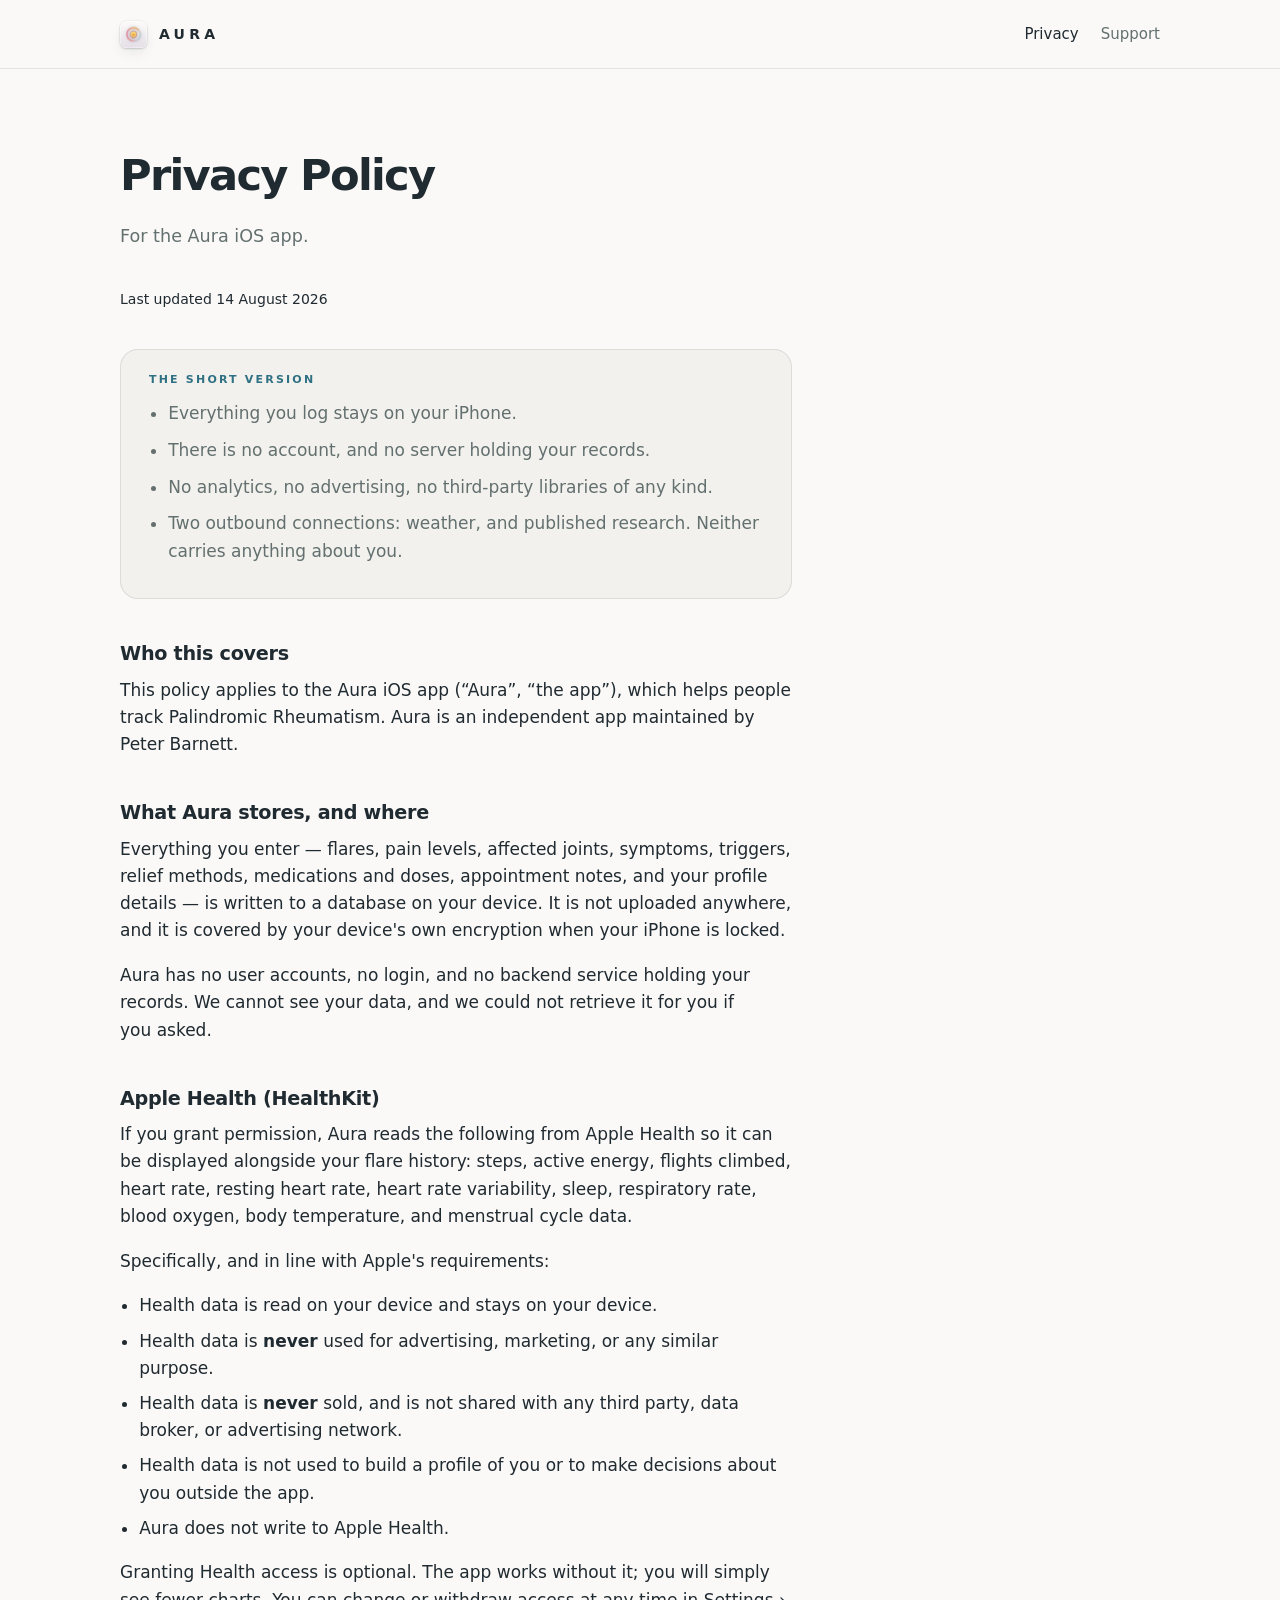
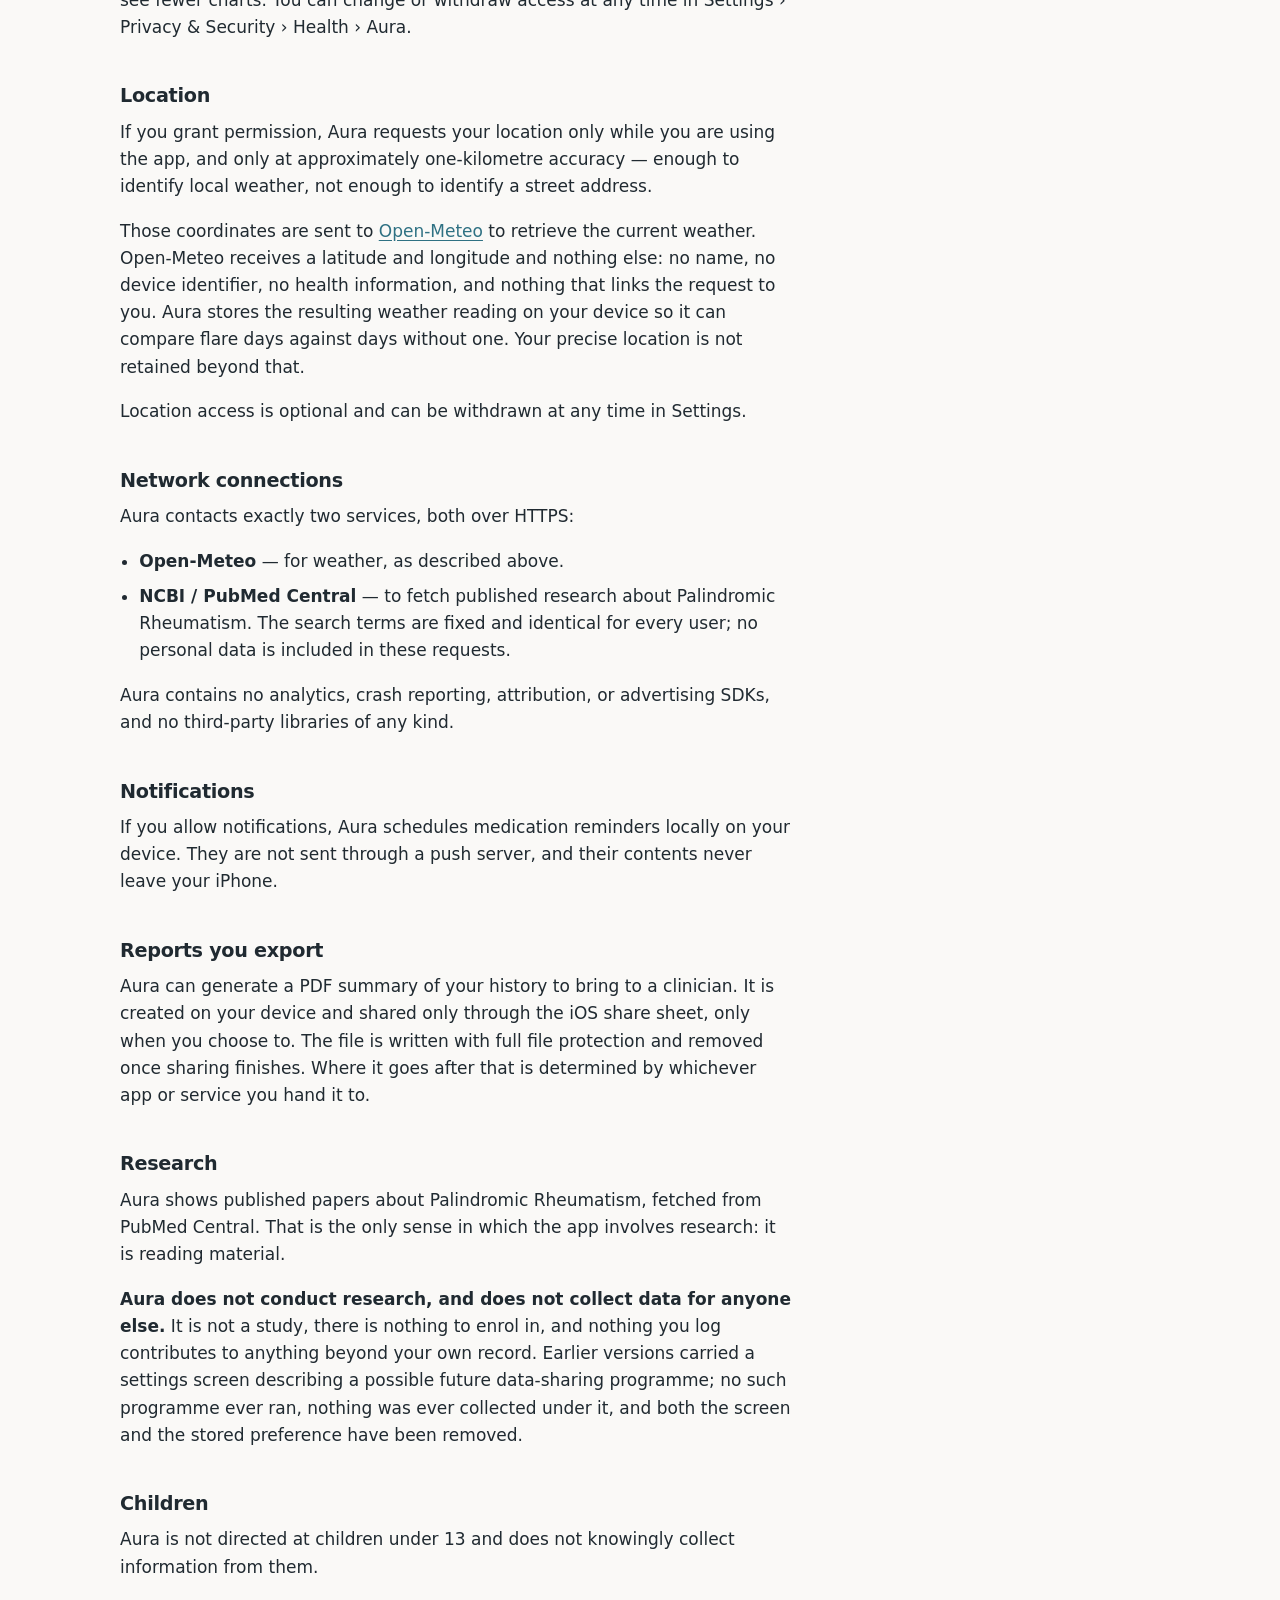
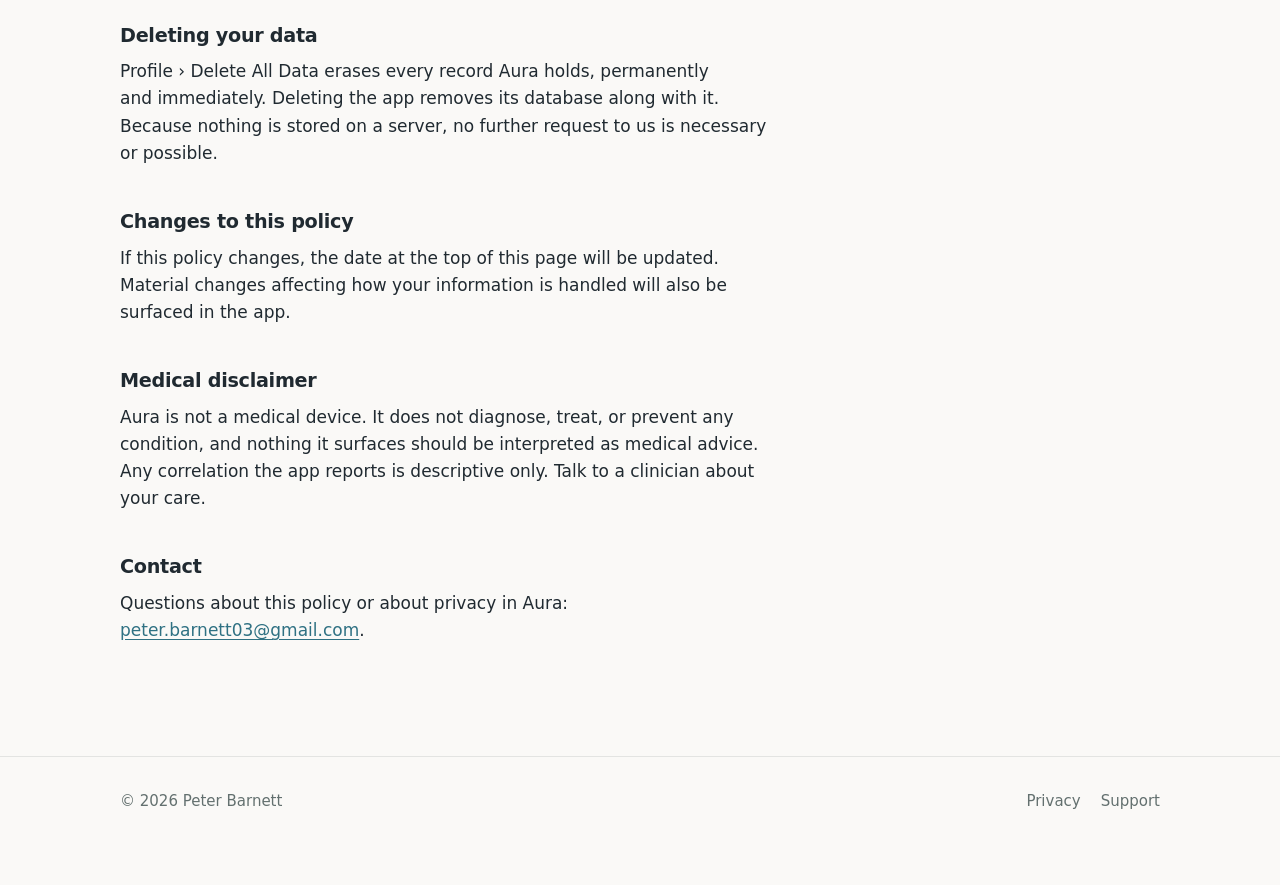
==== commit a057c7ce: "Say plainly that Aura does not conduct research App Review read the app as conducting health-related" ====
--- a/privacy.html
+++ b/privacy.html
@@ -35,7 +35,7 @@
 
     <h1>Privacy Policy</h1>
     <p class="lede">For the Aura iOS app.</p>
-    <p class="updated">Last updated 10 August 2026</p>
+    <p class="updated">Last updated 14 August 2026</p>
 
     <div class="summary">
       <h2>The short version</h2>
@@ -129,12 +129,17 @@
       that is determined by whichever app or service you hand it to.
     </p>
 
-    <h2>Research data sharing</h2>
+    <h2>Research</h2>
     <p>
-      Aura's settings include a preference for a future anonymous research programme.
-      <strong>No such collection is running, and no data has ever been shared.</strong> The setting
-      records a preference on your device only. If that ever changes, you will be asked again, in
-      the app, before anything is transmitted.
+      Aura shows published papers about Palindromic Rheumatism, fetched from PubMed Central. That
+      is the only sense in which the app involves research: it is reading material.
+    </p>
+    <p>
+      <strong>Aura does not conduct research, and does not collect data for anyone else.</strong>
+      It is not a study, there is nothing to enrol in, and nothing you log contributes to anything
+      beyond your own record. Earlier versions carried a settings screen describing a possible
+      future data-sharing programme; no such programme ever ran, nothing was ever collected under
+      it, and both the screen and the stored preference have been removed.
     </p>
 
     <h2>Children</h2>
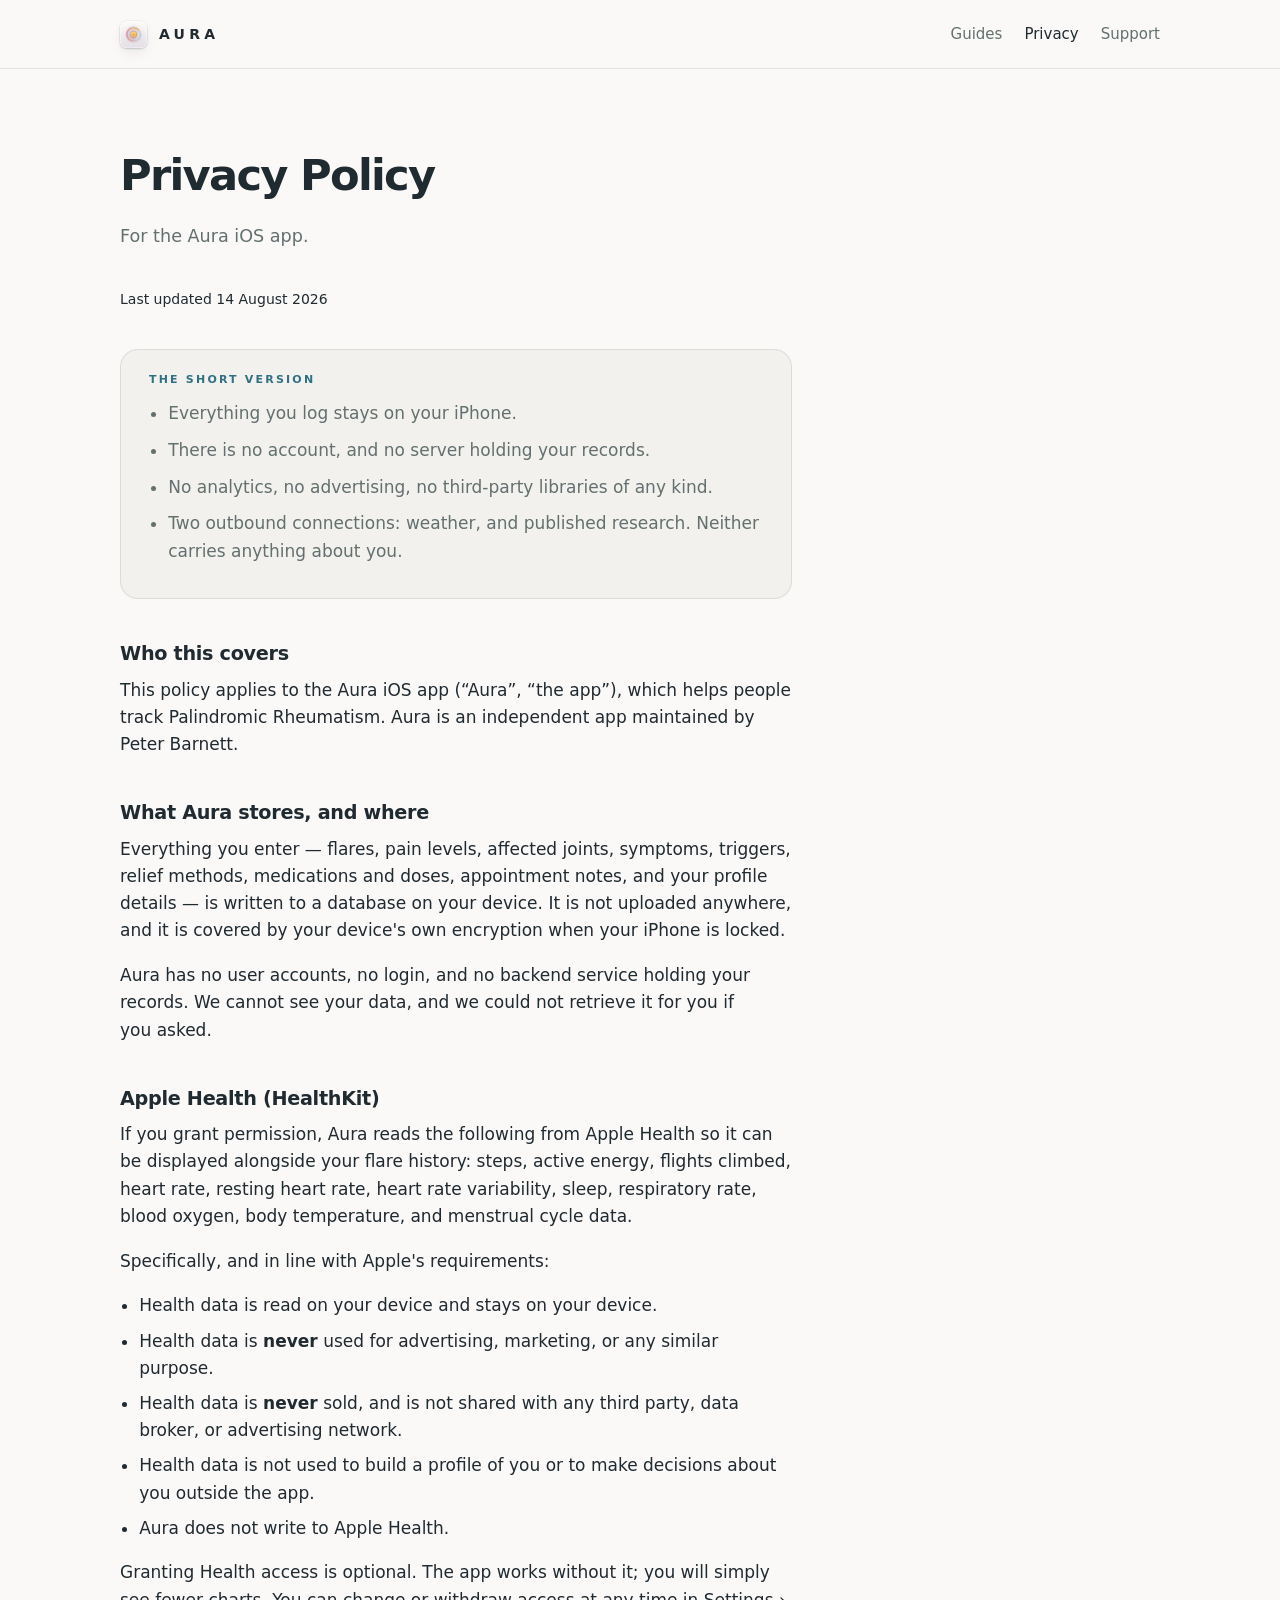
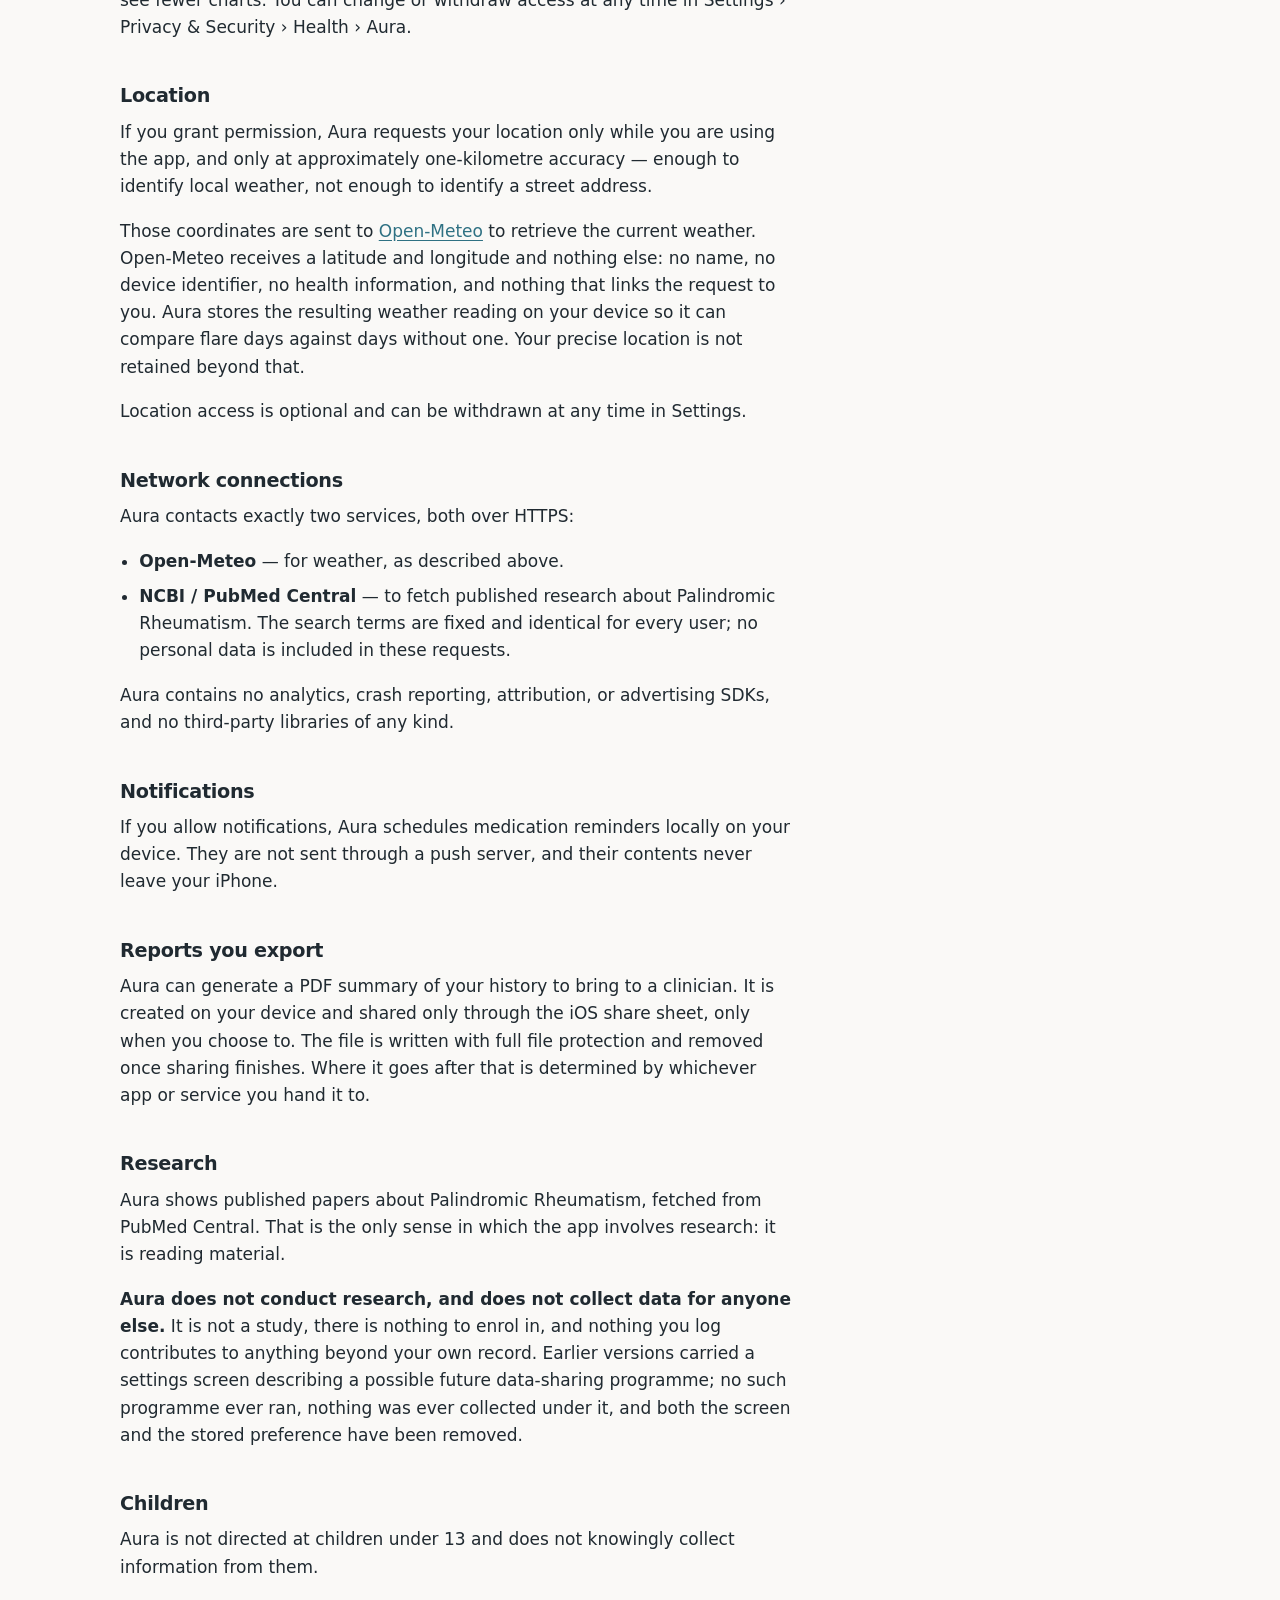
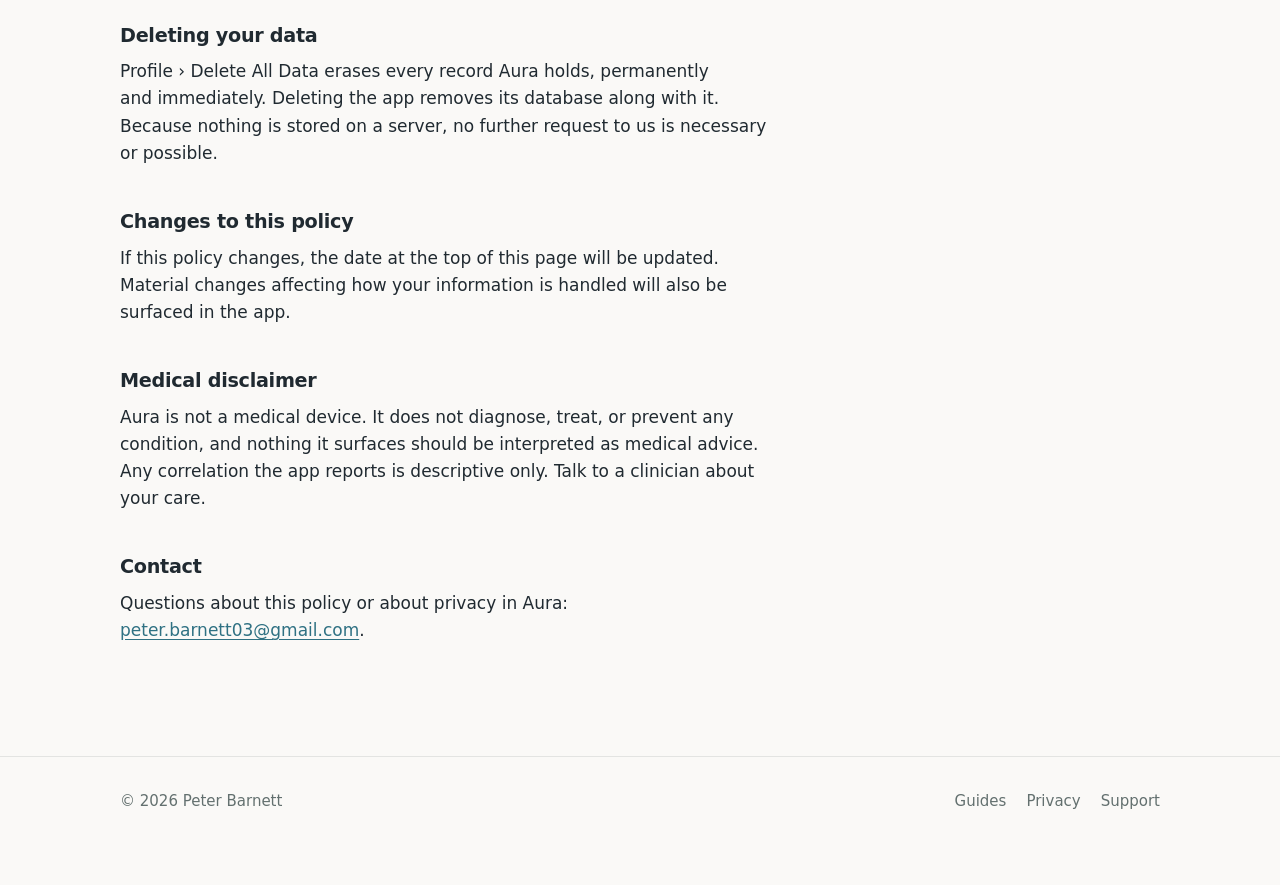
==== commit ad858e8f: "Add sourced guides to palindromic rheumatism, so the site can be found by people searching for the c" ====
--- a/privacy.html
+++ b/privacy.html
@@ -11,11 +11,24 @@
 <meta property="og:description" content="Aura stores your health data on your device. No account, no backend, no tracking.">
 <meta property="og:type" content="website">
 <meta property="og:url" content="https://peterbarnett03.github.io/aura/privacy.html">
+<meta property="og:site_name" content="Aura">
+<meta property="og:locale" content="en_US">
+<meta property="og:image" content="https://peterbarnett03.github.io/aura/assets/og.jpg">
+<meta name="twitter:card" content="summary_large_image">
+<meta name="twitter:title" content="Privacy Policy — Aura">
+<meta name="twitter:description" content="Aura stores your health data on your device. No account, no backend, no tracking.">
+<meta name="twitter:image" content="https://peterbarnett03.github.io/aura/assets/og.jpg">
 <!-- The tab icon is the app icon's dark appearance, not the light one in the header. At 16px
      the pale glass body dissolves into a light tab bar and leaves a stray orange dot; the dark
      appearance is the same logo and reads on either chrome. -->
 <link rel="icon" type="image/png" sizes="64x64" href="assets/icon-64.png">
 <link rel="apple-touch-icon" href="assets/icon-180.png">
+<!-- Canonical on every page. GitHub Pages serves this site at both `/aura/` and
+     `/aura/index.html`, so the preferred URL is stated rather than inferred. -->
+<link rel="canonical" href="https://peterbarnett03.github.io/aura/privacy.html">
+<!-- Safari on iOS turns this into a native install banner, which is a better first-run than
+     any button this page could draw. -->
+<meta name="apple-itunes-app" content="app-id=6749520199">
 <link rel="stylesheet" href="style.css">
 </head>
 <body>
@@ -24,6 +37,7 @@
   <div class="wrap">
     <a class="wordmark" href="./"><img class="app-icon" src="assets/app-icon-256.webp" alt="" width="27" height="27">AURA</a>
     <nav>
+      <a href="guides.html">Guides</a>
       <a href="privacy.html" aria-current="page">Privacy</a>
       <a href="support.html">Support</a>
     </nav>
@@ -181,6 +195,7 @@
   <div class="wrap">
     <span>&copy; 2026 Peter Barnett</span>
     <nav>
+      <a href="guides.html">Guides</a>
       <a href="privacy.html">Privacy</a>
       <a href="support.html">Support</a>
     </nav>
--- a/style.css
+++ b/style.css
@@ -177,6 +177,37 @@
   max-width: 33rem;
   text-wrap: pretty;
 }
+
+/* The one filled control on the page.
+ *
+ * Solid accent with the page ground as its label, rather than an outline: this is the single
+ * thing the page is asking anyone to do, and everything else here — the nav, the privacy link,
+ * the status pill — is an outline or bare text. If it were outlined too there would be nothing
+ * to look at first.
+ *
+ * `--bg` as the label colour rather than white, so it stays the page's own off-white in light
+ * and its near-black in dark; white on the dark theme's lighter accent measures 2.2:1. */
+.app-store {
+  display: inline-block;
+  background: var(--accent);
+  color: var(--bg);
+  font-size: 16px;
+  font-weight: 600;
+  text-decoration: none;
+  border-radius: 999px;
+  padding: 14px 26px;
+  transition: filter 120ms ease;
+}
+.app-store:hover { filter: brightness(1.08); }
+.app-store:focus-visible { outline: 2px solid var(--accent); outline-offset: 3px; }
+
+.get { margin: 28px 0 14px; }
+
+/* The closing invitation. Same rhythm as .claims above it, so it reads as the end of the page
+   rather than as a banner bolted to the bottom of it. */
+.closer { padding-block: 8px 88px; }
+.closer h2 { margin-bottom: 12px; }
+.closer .get { margin-bottom: 0; }
 
 .status {
   display: inline-flex;
@@ -580,6 +611,86 @@
 
 .updated { font-size: 14px; color: var(--fg-2); margin: 0 0 38px; }
 
+/* ---- Guides ---------------------------------------------------------- */
+
+/* The guides are the pages someone finds before they have heard of the app: a search for the
+   condition, not for a tracker. They are document pages with three extra parts — a trail back
+   to the index, a comparison table, and a cited source list — and one quiet panel pointing at
+   the app, which has to read as an aside and never as the point of the page. */
+
+.crumbs { font-size: 14px; color: var(--fg-2); margin: 0 0 22px; }
+.crumbs a { color: var(--fg-2); }
+.crumbs a:hover { color: var(--fg); }
+
+.doc h3 { font-size: 1.02rem; margin: 28px 0 8px; }
+.doc ol { margin: 0 0 1.1rem; padding-left: 1.3rem; }
+.doc ol li { margin: 0.5rem 0; }
+
+/* A table that is wider than a phone scrolls inside its own box. The page itself never
+   scrolls sideways; see the note on .hero-glow. */
+.table-scroll { overflow-x: auto; margin: 0 0 1.4rem; border: 1px solid var(--line); border-radius: 14px; }
+.doc table { width: 100%; border-collapse: collapse; font-size: 15.5px; line-height: 1.45; }
+.doc th,
+.doc td { text-align: left; vertical-align: top; padding: 12px 16px; border-top: 1px solid var(--line); }
+.doc thead th { border-top: 0; background: var(--surface); font-weight: 650; }
+.doc tbody th { font-weight: 650; color: var(--fg-2); white-space: nowrap; }
+.compare { min-width: 560px; }
+
+.aside-app {
+  display: flex;
+  gap: 18px;
+  align-items: flex-start;
+  background: var(--surface);
+  border: 1px solid var(--line);
+  border-radius: 18px;
+  padding: 22px 24px;
+  margin: 44px 0 0;
+}
+.aside-app .app-icon { width: 48px; height: 48px; flex: none; }
+.aside-app p { margin: 0 0 12px; color: var(--fg-2); font-size: 16px; }
+.aside-app p b { color: var(--fg); }
+.aside-app .app-store { font-size: 15px; padding: 10px 20px; }
+
+.sources { margin-top: 44px; border-top: 1px solid var(--line); padding-top: 8px; }
+.sources ol { font-size: 14.5px; color: var(--fg-2); }
+.sources li { margin: 0.6rem 0; }
+
+.guide-list { list-style: none; margin: 0; padding: 0; }
+.guide-list li { border-top: 1px solid var(--line); margin: 0; padding: 22px 0; }
+.guide-list li:first-child { border-top: 0; padding-top: 0; }
+.guide-list a { font-size: 1.15rem; font-weight: 650; letter-spacing: -0.012em; text-decoration: none; }
+.guide-list a:hover { text-decoration: underline; }
+.guide-list p { margin: 6px 0 0; color: var(--fg-2); font-size: 16px; }
+
+/* The links back into the guides from the landing page. */
+.learn { padding-block: 40px 56px; }
+.learn .guide-list { margin-top: 28px; }
+
+/* The printable flare diary. On screen it is a table like the others; printed, it is the only
+   thing on the paper, landscape where the browser supports named pages, in black on white
+   whatever theme the screen was in. */
+.sheet table { min-width: 760px; }
+.sheet td { height: 44px; }
+
+@page diary { size: landscape; margin: 12mm; }
+
+@media print {
+  :root {
+    --bg: #fff; --surface: #fff; --fg: #000; --fg-2: #333;
+    --line: #999; --line-2: #999; --accent: #000;
+  }
+  body { font-size: 11pt; }
+  .site-head, .site-foot, .aside-app { display: none; }
+  .doc { padding: 0; }
+  .print-sheet .doc .narrow > :not(.sheet) { display: none; }
+  .print-sheet .narrow { max-width: none; }
+  .sheet { page: diary; }
+  .sheet .table-scroll { overflow: visible; border-radius: 0; }
+  .sheet table { min-width: 0; font-size: 9.5pt; }
+  .sheet td { height: 34px; }
+  .sheet .screen-only { display: none; }
+}
+
 /* ---- Footer ---------------------------------------------------------- */
 
 .site-foot {
